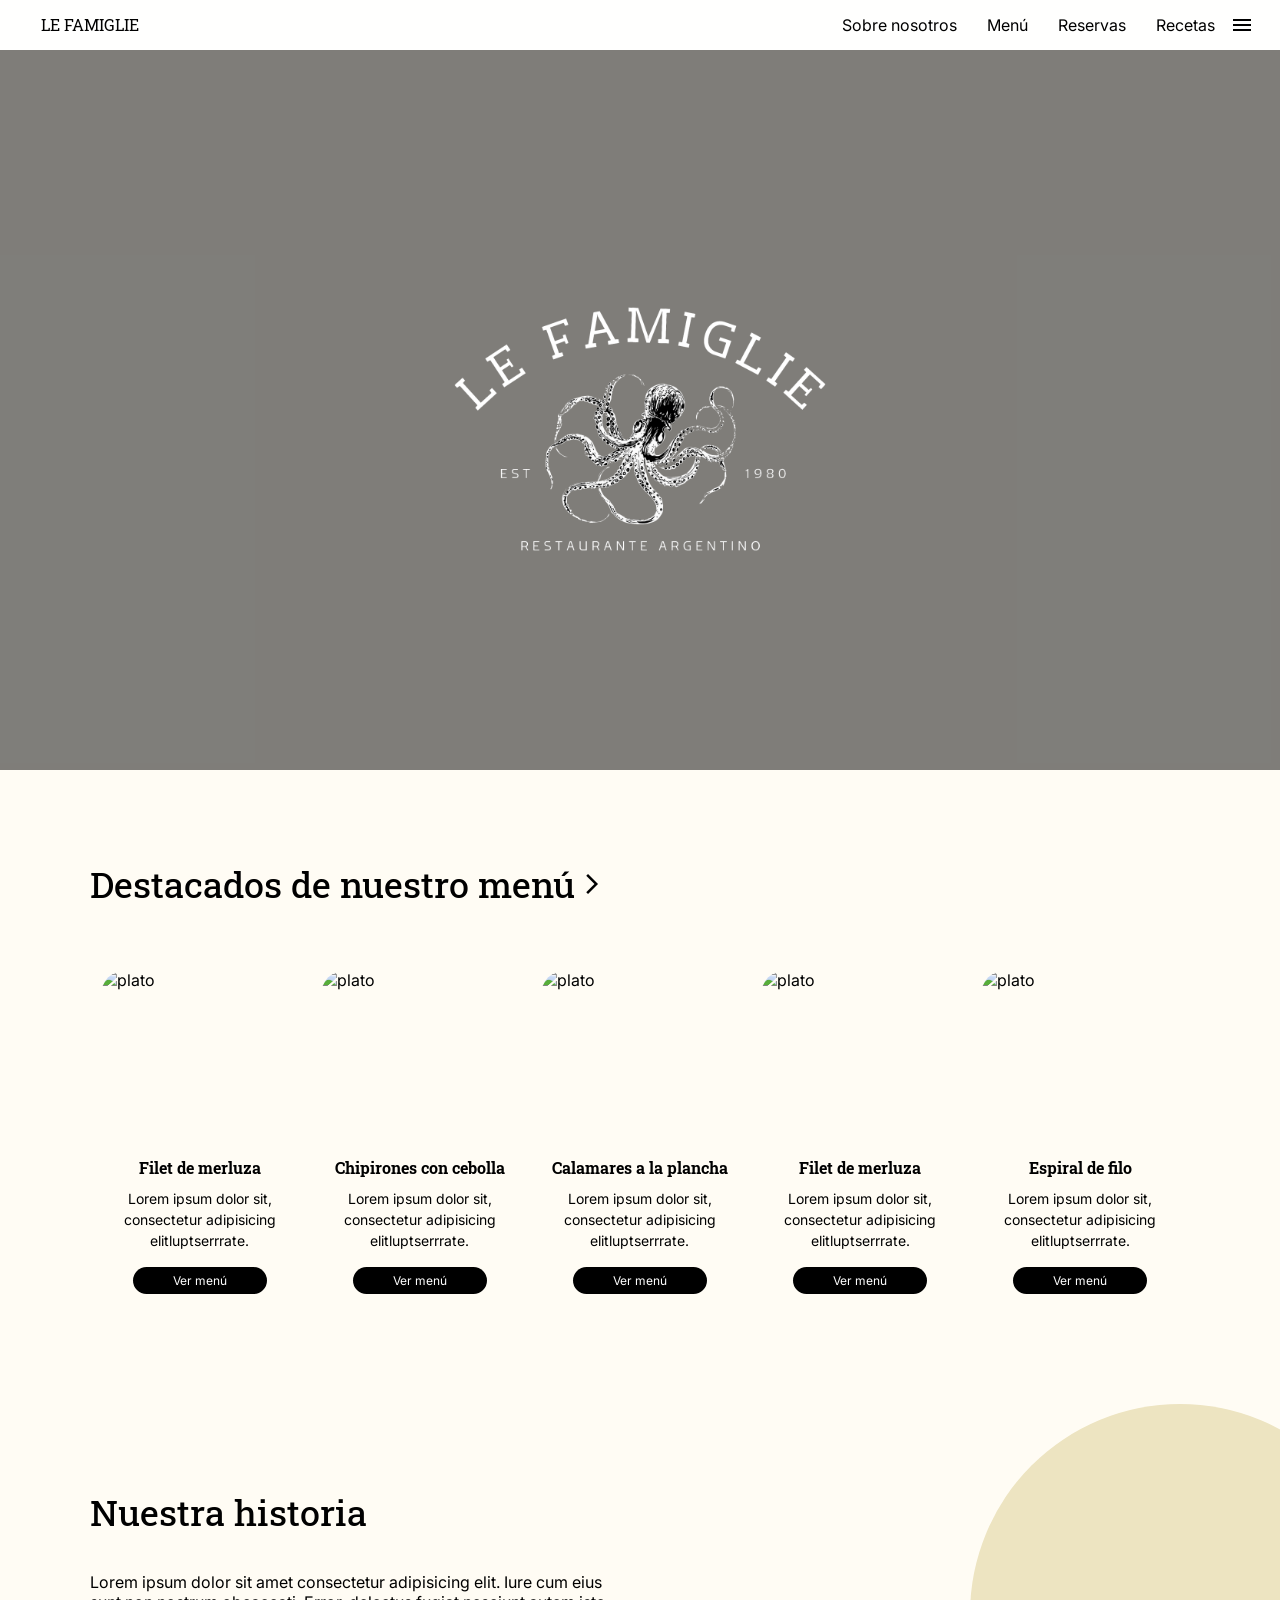
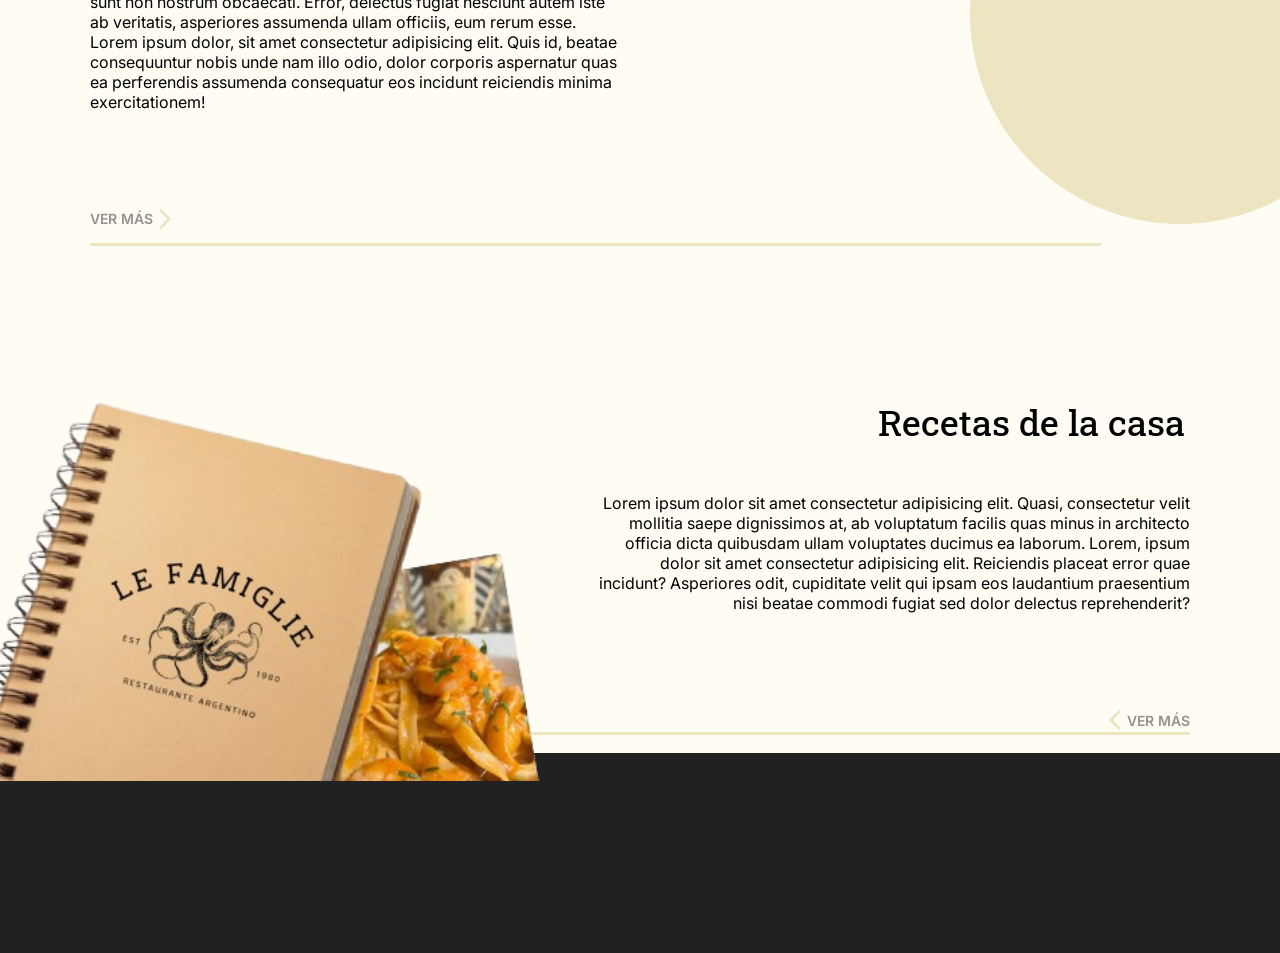
==== index.html @ b3d8f5a1 "feat: adding menu" ====
<!DOCTYPE html>
<html lang="en">
<head>
    <meta charset="UTF-8">
    <meta name="viewport" content="width=device-width, initial-scale=1.0">
    <title>Le Famiglie</title>
    <link rel="stylesheet" href="styles.css">
    <link rel="stylesheet" href="https://fonts.googleapis.com/css2?family=Material+Symbols+Outlined" />
    <link rel="preconnect" href="https://fonts.gstatic.com" crossorigin>
    <link href="https://fonts.googleapis.com/css2?family=Inter:ital,opsz,wght@0,14..32,100..900;1,14..32,100..900&family=Noto+Serif:ital,wght@0,100..900;1,100..900&family=Roboto+Slab:wght@100..900&display=swap" rel="stylesheet"></head>
    <link rel="stylesheet" href="https://cdn.jsdelivr.net/npm/swiper@12/swiper-bundle.min.css">
<body>
    <nav>
        <a class="nav-logo" href="index.html">LE FAMIGLIE</a>
        <ul>
            <li><a href="#nos">Sobre nosotros</a></li>
            <li><a href="menu.html">Menú</a></li>
            <li><a href="reservas.html">Reservas</a></li>
            <li><a href="#recetas">Recetas</a></li>
            <span class="material-symbols-outlined"> menu</span>        </ul>
    </nav>
    <section class="hero">
        <img src="img/logoWhite.png" alt="logoWhite">
    </section>
    <section class="destacados">
        <div class="section-head">
            <h2>Destacados de nuestro menú</h2>
            <span class="material-symbols-outlined">arrow_forward_ios</span>
        </div>
        <div class="section-content">
            <div class="desCard">
                <img src="https://acdn-us.mitiendanube.com/stores/001/215/401/products/merluza-romana-11-0bf8c635deedc0b95c16896169511819-1024-1024.webp" alt="plato">
                <div class="desCard-info">
                    <h3>Filet de merluza</h3>
                    <p>Lorem ipsum dolor sit, consectetur adipisicing elitluptserrrate.</p>
                    <a href="menu.html" class="text-white">Ver menú</a>
                </div>
            </div>
            <div class="desCard">
                <img src="https://content-cocina.lecturas.com/medio/2026/05/07/chipirones-con-cebolla_00000000_260507161638_360x360.webp" alt="plato">
                <div class="desCard-info">
                    <h3>Chipirones con cebolla</h3>
                    <p>Lorem ipsum dolor sit, consectetur adipisicing elitluptserrrate.</p>
                    <a href="menu.html" class="text-white">Ver menú</a>
                </div>
            </div>
            <div class="desCard">
                <img src="https://encrypted-tbn0.gstatic.com/images?q=tbn:ANd9GcQiUfF3xgrmVVFNbax4SZvP2ycQnLxLKd7FqA&s" alt="plato">
                <div class="desCard-info">
                    <h3>Calamares a la plancha</h3>
                    <p>Lorem ipsum dolor sit, consectetur adipisicing elitluptserrrate.</p>
                    <a href="menu.html" class="text-white">Ver menú</a>
                </div>
            </div>
            <div class="desCard">
                <img src="https://acdn-us.mitiendanube.com/stores/001/215/401/products/merluza-romana-11-0bf8c635deedc0b95c16896169511819-1024-1024.webp" alt="plato">
                <div class="desCard-info">
                    <h3>Filet de merluza</h3>
                    <p>Lorem ipsum dolor sit, consectetur adipisicing elitluptserrrate.</p>
                    <a href="menu.html" class="text-white">Ver menú</a>
                </div>
            </div>
            <div class="desCard">
                <img src="https://content-cocina.lecturas.com/medio/2026/05/11/pappardelle-a-la-amatriciana_00000000_260511114920_360x360.webp" alt="plato">
                <div class="desCard-info">
                    <h3>Pappardelle  amatriciana</h3>
                    <p>Lorem ipsum dolor sit, consectetur adipisicing elitluptserrrate.</p>
                    <a href="menu.html" class="text-white">Ver menú</a>
                </div>
            </div>
            <div class="desCard">
                <img src="https://content-cocina.lecturas.com/medio/2026/04/23/espiral-de-filo-con-pollo-y-queso-feta_00000000_260506163010_900x900.webp" alt="plato">
                <div class="desCard-info">
                    <h3>Espiral de filo</h3>
                    <p>Lorem ipsum dolor sit, consectetur adipisicing elitluptserrrate.</p>
                    <a href="menu.html" class="text-white">Ver menú</a>
                </div>
            </div>
            </div>
    </section>
    <section class="historia" id="nos">
        <div class="historiaContainer">
            <h2>Nuestra historia</h2>
            <p>Lorem ipsum dolor sit amet consectetur adipisicing elit. Iure cum eius sunt non nostrum obcaecati. Error, delectus fugiat nesciunt autem iste ab veritatis, asperiores assumenda ullam officiis, eum rerum esse. Lorem ipsum dolor, sit amet consectetur adipisicing elit. Quis id, beatae consequuntur nobis unde nam illo odio, dolor corporis aspernatur quas ea perferendis assumenda consequatur eos incidunt reiciendis minima exercitationem!</p>
            <div class="verMas">
                <a href="">VER MÁS</a>
                <span class="material-symbols-outlined" >arrow_forward_ios</span>

            </div>  
        </div>
        <div class="historiaImg">
            <div class="shadowImg"></div>
            <img src="https://www.escapadarural.com/blog/wp-content/uploads/2023/10/21_PueblosMedievales_Siguenza_dudlajzov_AdobeStock_586011157_WP11.webp" alt="familia">
        </div>
          
    </section>
    <section class="recetas">
        <img src="img/cuaderno.png" alt="Recetas" class="recetasImg">
        <div class="contRecetas">
            <div class="section-head-right">
                <h2>Recetas de la casa</h2>
            </div>
            <p>Lorem ipsum dolor sit amet consectetur adipisicing elit. Quasi, consectetur velit mollitia saepe dignissimos at, ab voluptatum facilis quas minus in architecto officia dicta quibusdam ullam voluptates ducimus ea laborum. Lorem, ipsum dolor sit amet consectetur adipisicing elit. Reiciendis placeat error quae incidunt? Asperiores odit, cupiditate velit qui ipsam eos laudantium praesentium nisi beatae commodi fugiat sed dolor delectus reprehenderit?</p>
            <div class="verMasR">
                <span class="material-symbols-outlined" style="rotate: 180deg;">arrow_forward_ios</span>
                <a href="">VER MÁS</a>
            </div>
        </div>
    </section>
    <footer style="height: 200px; background-color: #212121;">
    </footer>
    <script src="https://cdn.jsdelivr.net/npm/swiper@12/swiper-bundle.min.js"></script>
    <script src="script.js"></script>
</body>
</html>
---- styles.css ----
*{
    margin: 0;
    padding: 0;
    box-sizing: border-box;
    font-family: "Inter", sans-serif;
    scroll-behavior: smooth;
}


body{
        overflow-x: hidden;
        background-color: #FFFCF4 !important;
}

nav{ display: flex; justify-content: space-between; align-items: center; padding: 1% 2%; position: fixed; background-color: rgba(255, 255, 255, 0.878); top: 0; width: 100%; z-index: 1000; top: 0; left: 0; width: 100%; z-index: 1000; background-color: rgba(255, 255, 255, 0.842); } .nav-logo{ font-size: 16px; color: black; text-decoration: none; font-family: "Roboto Slab", serif; } nav ul{ display: flex; list-style: none; align-items: center; } a{ text-decoration: none; color: black; margin: 0 15px; font-size: 16px; }
/*HERO*/

.hero{
    background-image: url(https://www.pagina12.com.ar/resizer/v2/JH345DSOU5HZTFO4SBKETSCFTI.jpg?quality=75&auth=beb9df7577478a310d022bc255f0e8b91947cfbc6380f897b2ce31cba0087130&width=980);
    background-repeat: no-repeat;
    background-size: cover;
    height: 80vh;
    display: flex;
    justify-content: center;
    align-items: center;
    z-index:1;
    position: relative;
    margin-top: 50px;
}

.hero::before{
    content: "";
    position: absolute;
    width: 100%;
    height: 100%;
    background-color: rgba(0,0,0,0.5);
    z-index:-1;
}

.hero img{
    width:30%;
    margin-top: 3%;
}

/*DESTACADOS*/
.destacados{
    padding: 7% 0;
    
}

.section-content{
    display: flex;
    justify-content: center;
}
.section-head{
    display: flex;
    align-items: center;
    width: 100%;
    margin-bottom: 4%;
    padding-left: 7%;
}

h2{
    font-size: 36px;
    font-family: "Roboto Slab";
    margin-right: 5px;
    font-weight: 450;
}

.section-content{
    padding-left: 7%;
    padding-right: 7%;
    display: flex;
    justify-content: space-between;

}

.desCard{
    width: 23%;
    height: 350px;
    display: flex;
    flex-direction: column;
    justify-self: center;
    padding: 1%;
}


.desCard-head{
    display: flex;
    justify-content: space-between;
    align-items: center;
    margin-bottom: 3%;
}


.desCard-info{
    padding: 5%;
    font-size: 14px;
    text-align: center;

}

.desCard img{
    width: 100%;
    height: 200px;
    object-fit: cover;
    border-radius: 25px;
    background-size: cover;
}

.desCard-info h3{
    font-family: "Roboto Slab", serif;

}

.desCard-info p{
    line-height: 1.5;
    margin-top: 10px;
    margin-bottom: 20px;

}

.desCard-info a{
    background-color: black;
    color: white;
    padding: 6px 40px;
    border-radius: 25px;
    text-decoration: none;
    font-size: 12px;

}


@media (max-width: 1380px) {
    .desCard:nth-child(5){
    display: none;
    }
}

/*NUESTRA HISTORIA*/
.historia{
    padding: 7%;
    display: flex;
}

.historia p{
    width: 45%;
    margin: 3% 0 ;
}

.verMas{
    display: flex;
    align-items: center;
    margin-top: 8%;
    border-bottom: 3px solid #EDE4C1;
    padding-bottom: 1%;
    margin-right: 15%;
    font-weight: 600;
    color: #0000006b;

    span{
        color: #EDE4C1;
        font-weight: 500;

    }
}

.verMas a{
    font-size: 14px;
    color: #0000006b;

}

.historia a{
    margin: 0px;
}

.historiaImg{
    display: flex;
    justify-content: end;
    width: 100%;
    height: 420px;
    position: relative;
}

.historia img{
    width: 420px;
    border-radius: 50%;
    position: relative;
    
}

.historiaContainer{
    position: absolute;
}

.shadowImg{
    position: absolute;
    width: 420px;
    height: 420px;
    background-color: #EDE4C1;
    border-radius: 50%;
    left: 80%;
    top: 50%;
    transform: translateY(-70%);
}

/*RECETAS*/

.recetas{
    display: flex;
    width: 100%;
}
.contRecetas{
    display: flex;
    flex-direction: column;
    justify-content: end;
    text-align: right;
    width: 100%;
    padding-right: 7% ;
    margin-bottom: 18px;
    position: relative;

}

.contRecetas p{
    padding-left: 50%;
}
.section-head-right{
        margin-bottom: 4%;
}
.verMasR{
    display: flex;
    align-items: center;
    justify-content: end;
    margin-top: 8%;
    border-bottom: 3px solid #EDE4C1;

    font-weight: 600;
    color: #0000006b;
    width: 100%;
    position: relative;

    a{
        font-size: 14px;
        margin: 0;
        color: #0000006b;

    }

    span{
        color: #EDE4C1;
        font-weight: 500;

    }
}

.recetasImg{
    width: 550px;
    position: absolute;
    z-index: 1000;
}


form{
    display: flex;
    justify-content: center;
    width: 80%;
    padding-top: 2%;
}

.form-column{
    display: flex;
    flex-direction: column;
    justify-content: center;
    width: 50%;
    margin-right: 1%;
}

.second-inputs{
    display: flex;
    justify-content: space-between;
    width: 100%;
}

input, select{
    border-radius: 10px;
    padding: 2%;
    margin: 1%;
    border: 1px solid #EDE4C1;
}

input[type="number"]{
    width: 64%;
}

.btn{
    color: white;
    background-color: #2C2C2C;
    border: none;
        padding: 3%;
}


.note{
    border: 1px solid #EDE4C1;
    background-color: #fff;
    width: 35%;
    border-radius: 10px;
    padding: 3%;
    height: 200px;
    margin-top: 1%;
}

.note p{
        margin-bottom: 20px;
        font-size: 14px;
        height: 80%;
}

.note label{
    padding-top: 80px;
    font-size: 14px;

}


@media (max-width: 768px) {
    nav{
        padding: 2% 3%;
    }

    .nav-logo{
        font-size: 14px;
    }

    nav ul{
        gap: 10px;
    }

    a{
        margin: 0 10px;
        font-size: 14px;
    }

    .hero{
        height: 60vh;
    }

    .hero img{
        width: 40%;
    }

    .destacados{
        padding: 5%;
    }

    h2{
        font-size: 28px;
    }

    .section-content{
        flex-wrap: wrap;
        justify-content: space-between;
    }

    .desCard{
        width: 48%;
        height: 300px;
        margin-bottom: 5%;
    }

    .historia{
        flex-direction: column;
    }

    .historiaContainer{
        width: 100%;
        padding-right: 10%;
    }

    .historia p{
        width: 100%;
    }

    .historiaImg{
        width: 100%;
        height: 300px;
        justify-content: center;
        margin-top: 50%;
    }

    .historia img{
        width: 50%;
    }

    .shadowImg{
        display: none;
    }
}

/* RESPONSIVE MOBILE */
@media (max-width: 393px) {
    body{
        overflow-x: hidden;
    }

    nav{
        padding-top: 3%;
        padding-bottom: 3%;
        padding-left: 4%;
        padding-right: 0;
        display: flex;
    }

    .nav-logo{
        font-size: 12px;
        width: 100%;
        margin-bottom: 10px;
    }

    nav ul{
        width: 100%;

    }

    nav ul li:nth-child(4)
    {
        display: none;
    }

    nav ul li:first-child{
        display: none;
    }

    .material-symbols-outlined{
        display: block;
    }

    a{
        margin: 0 5px;
        font-size: 12px;
    }

    .hero{
        height: 80vh;
    }

    .hero img{
        width: 70%;
    }

    .destacados{
        padding: 4%;
    }

    h2{
        font-size: 22px;
    }

    .section-head{
        margin-bottom: 6%;
    }

    .section-content{
        flex-direction: column;
        gap: 20px;
    }

    .desCard{
        width: 100%;
        height: 280px;
    }

    .desCard-info{
        padding: 6%;
        font-size: 12px;
    }

    .desCard-head h3{
        font-size: 14px;
    }

    .historia{
        flex-direction: column;
        padding: 4%;
    }

    .historiaContainer{
        width: 100%;
    }

    .historia p{
        width: 100%;
        font-size: 14px;
    }

    .verMas{
        margin-right: 0;
    }

    .verMas a{
        font-size: 12px;
    }

    .historiaImg{
        width: 100%;
        justify-content: center;
        margin-top: 75%;
    }

    .historia img{
        width: 70%;
        height: 85%;
    }

    .shadowImg{
        width: 55%;
        height: 80%;
        display: none;
    }

    .recetas{
        flex-direction: column-reverse;
    }

    .recetasImg{
        width: 100%;
    }

    .contRecetas{
        width: 100%;

        p, a{
            font-size: 14px;
        }
        
    }
    
    .verMasR{
        margin-left: 0;
    }
}

/*RESERVAS*/

form{
    display: flex;
    justify-content: center;
    width: 80%;
}

.form-column{
    display: flex;
    flex-direction: column;
    justify-content: center;
    width: 50%;
}

.second-inputs{
    display: flex;
    justify-content: space-between;
    width: 100%;
}

input, select{
    border-radius: 10px;
    padding: 2%;
    margin: 1%;
    border: 1px solid #EDE4C1;
}

input[type="number"]{
    width: 64%;
}

.btn{
    color: white;
    background-color: #2C2C2C;
    border: none;
        padding: 3%;
}


.note{
    border: 1px solid #EDE4C1;
    background-color: #fff;
    width: 35%;
    border-radius: 10px;
    padding: 3%;

}

.note p{
        margin-bottom: 20px;

}

.note label{
    padding-top: 80px;
}

.bigDiv{
    display: flex;
    justify-content: center;
    
    width: 100%;
}

.resh1{
    text-align: center;
    margin-top: 5%;
    font-size: 36px;
    font-family: "Roboto Slab";
    font-weight: 450;
}

/* MENU */

.banner{
    margin-top: 7%;
    padding: 3%;
    background-image: url('https://encrypted-tbn0.gstatic.com/images?q=tbn:ANd9GcQl87Ond3BiTEXuR1LBkLFrQCPVk5oRPgdv_wazQngr3_mQ2Nbq');
    background-size: cover;
    background-repeat: no-repeat;
}

.cat{
    background-color: #ffffff;
    span{
        font-size: 48px;
        margin-top: 15px;
        color: #dad0ac;
    }
    p{
        color: #dad0ac;
    }
    border: 1px solid #EDE4C1;
}

.desMenu{
    padding:  0;
}
.carta{
    padding-top: 10%;
    padding-bottom:3%;
}

.menuCard{
    width: 195px !important;
    border: 1px solid #EDE4C1
}

.menuCard img{
    width: 100%;
    height: 120px;
    object-fit: cover;
}

.menuCard p{
    font-size: 12px;
    margin: 5px 0;
}

.menuCard h6{
    margin:0;
}
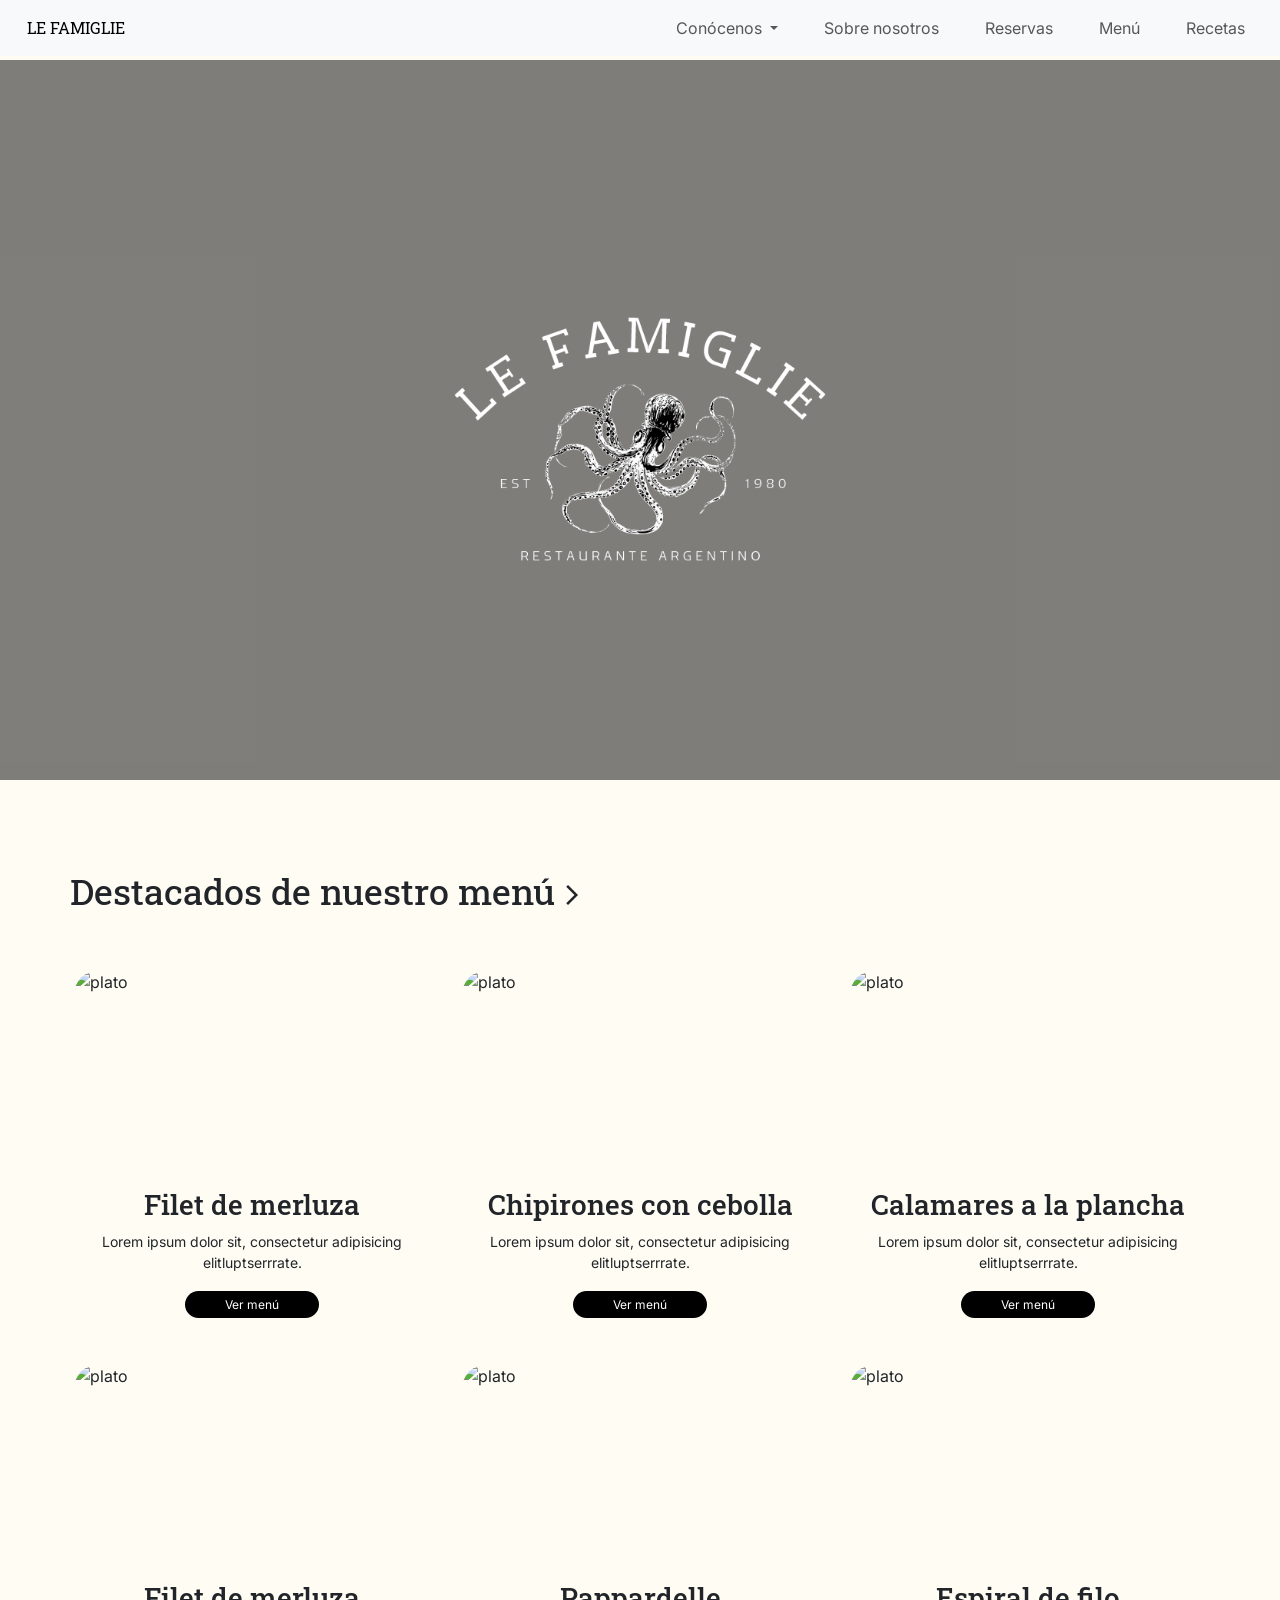
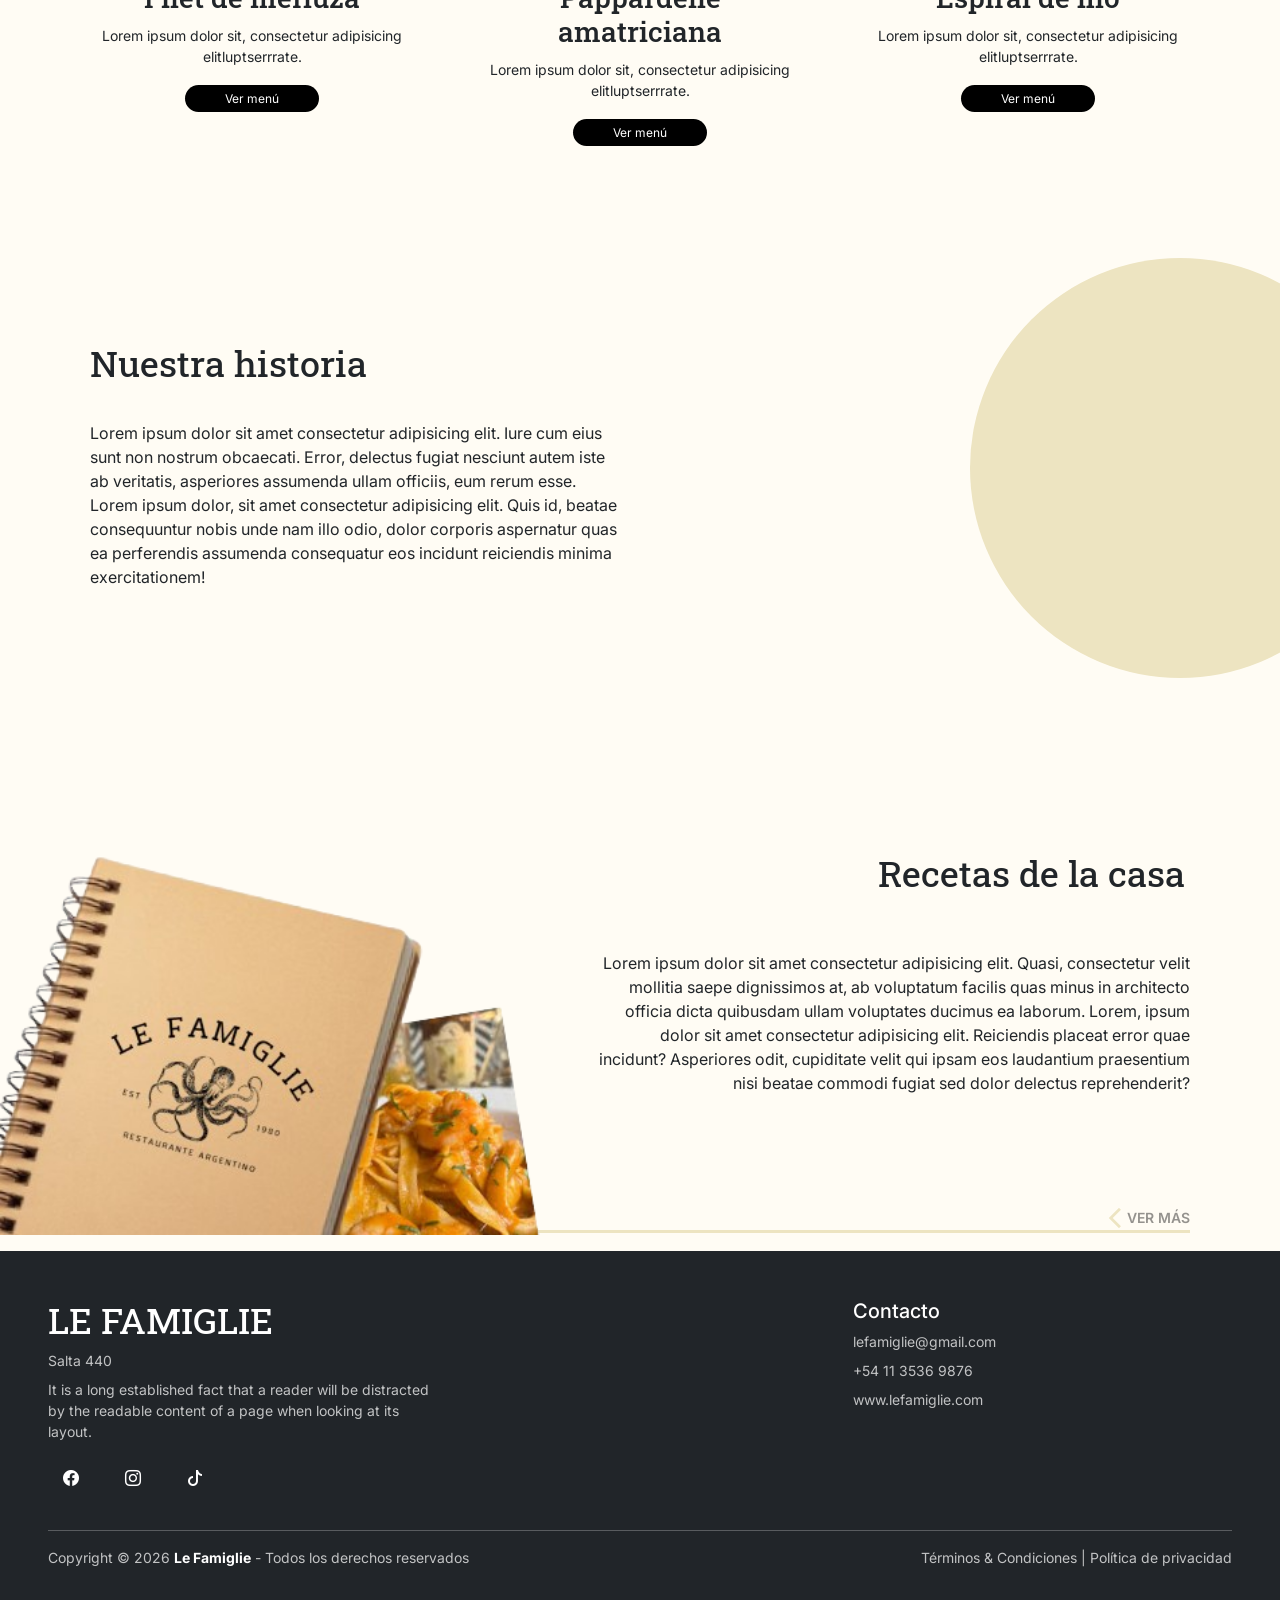
==== commit a33f2611: "feat:  recetas and responsive nav" ====
--- a/index.html
+++ b/index.html
@@ -1,98 +1,185 @@
 <!DOCTYPE html>
 <html lang="en">
+
 <head>
     <meta charset="UTF-8">
     <meta name="viewport" content="width=device-width, initial-scale=1.0">
     <title>Le Famiglie</title>
+    <link href="https://cdn.jsdelivr.net/npm/bootstrap@5.3.8/dist/css/bootstrap.min.css" rel="stylesheet"
+        integrity="sha384-sRIl4kxILFvY47J16cr9ZwB07vP4J8+LH7qKQnuqkuIAvNWLzeN8tE5YBujZqJLB" crossorigin="anonymous">
+
     <link rel="stylesheet" href="styles.css">
     <link rel="stylesheet" href="https://fonts.googleapis.com/css2?family=Material+Symbols+Outlined" />
     <link rel="preconnect" href="https://fonts.gstatic.com" crossorigin>
-    <link href="https://fonts.googleapis.com/css2?family=Inter:ital,opsz,wght@0,14..32,100..900;1,14..32,100..900&family=Noto+Serif:ital,wght@0,100..900;1,100..900&family=Roboto+Slab:wght@100..900&display=swap" rel="stylesheet"></head>
+    <link
+        href="https://fonts.googleapis.com/css2?family=Inter:ital,opsz,wght@0,14..32,100..900;1,14..32,100..900&family=Noto+Serif:ital,wght@0,100..900;1,100..900&family=Roboto+Slab:wght@100..900&display=swap"
+        rel="stylesheet">
     <link rel="stylesheet" href="https://cdn.jsdelivr.net/npm/swiper@12/swiper-bundle.min.css">
+    <link rel="stylesheet" href="https://cdn.jsdelivr.net/npm/bootstrap-icons@1.11.3/font/bootstrap-icons.min.css">
+</head>
+
 <body>
-    <nav>
-        <a class="nav-logo" href="index.html">LE FAMIGLIE</a>
-        <ul>
-            <li><a href="#nos">Sobre nosotros</a></li>
-            <li><a href="menu.html">Menú</a></li>
-            <li><a href="reservas.html">Reservas</a></li>
-            <li><a href="#recetas">Recetas</a></li>
-            <span class="material-symbols-outlined"> menu</span>        </ul>
+    <nav class="navbar navbar-expand-lg bg-body-tertiary">
+        <div class="container-fluid justify-content-between">
+            <a class="navbar-brand nav-logo" href="index.html">LE FAMIGLIE</a>
+            <button class="navbar-toggler" type="button" data-bs-toggle="collapse" data-bs-target="#navbarNavDropdown"
+                aria-controls="navbarNavDropdown" aria-expanded="false" aria-label="Toggle navigation">
+                <span class="navbar-toggler-icon"></span>
+            </button>
+            <div class="collapse navbar-collapse justify-content-end" id="navbarNavDropdown">
+                <ul class="navbar-nav">
+                    <li class="nav-item dropdown">
+                        <a class="nav-link dropdown-toggle" href="#" role="button" data-bs-toggle="dropdown"
+                            aria-expanded="false">
+                            Conócenos
+                        </a>
+                        <ul class="dropdown-menu">
+                            <li>
+                                <h6 class="ms-4 pt-2">Ubicación</h6>
+                            </li>
+                            <li class="ms-4">
+                                <div class="mapouter">
+                                    <div class="gmap_canvas">
+                                        <iframe width="200px" height="80px" style="border:0;" allowfullscreen=""
+                                            loading="lazy" referrerpolicy="no-referrer-when-downgrade"
+                                            src="https://www.google.com/maps/embed/v1/place?q=Salta%20440&key=AIzaSyBFw0Qbyq9zTFTd-tUY6dZWTgaQzuU17R8"></iframe>
+                                    </div>
+                                    
+                                </div>
+                            </li>
+                            <li><a class="dropdown-header">Salta 440</a></li>
+                            <li>
+                                <h6 class="ms-4 pt-3">Contacto</h6>
+                            </li>
+                            <li><a class="dropdown-header">lefamiglie@gmail.com</a></li>
+                            <li><a class="dropdown-header">@lefamiglie_ok</a></li>
+                            <li><a class="dropdown-header">+54 11 3536 9876</a></li>
+                        </ul>
+                    </li>
+                    <li class="nav-item">
+                        <a class="nav-link " aria-current="page" href="#nos">Sobre nosotros</a>
+                    </li>
+                    
+                    <li class="nav-item">
+                        <a class="nav-link" href="reservas.html">Reservas</a>
+                    </li>
+
+                    <li class="nav-item">
+                        <a class="nav-link" href="menu.html">Menú</a>
+                    </li>
+                    
+                    
+                    <li class="nav-item">
+                        <a class="nav-link" href="recetas.html">Recetas</a>
+                    </li>
+                    
+                </ul>
+            </div>
+        </div>
     </nav>
+
     <section class="hero">
         <img src="img/logoWhite.png" alt="logoWhite">
     </section>
-    <section class="destacados">
-        <div class="section-head">
+    <section class="destacados container">
+        <div class="section-head p-0">
             <h2>Destacados de nuestro menú</h2>
             <span class="material-symbols-outlined">arrow_forward_ios</span>
         </div>
-        <div class="section-content">
-            <div class="desCard">
-                <img src="https://acdn-us.mitiendanube.com/stores/001/215/401/products/merluza-romana-11-0bf8c635deedc0b95c16896169511819-1024-1024.webp" alt="plato">
-                <div class="desCard-info">
-                    <h3>Filet de merluza</h3>
-                    <p>Lorem ipsum dolor sit, consectetur adipisicing elitluptserrrate.</p>
-                    <a href="menu.html" class="text-white">Ver menú</a>
-                </div>
-            </div>
-            <div class="desCard">
-                <img src="https://content-cocina.lecturas.com/medio/2026/05/07/chipirones-con-cebolla_00000000_260507161638_360x360.webp" alt="plato">
-                <div class="desCard-info">
-                    <h3>Chipirones con cebolla</h3>
-                    <p>Lorem ipsum dolor sit, consectetur adipisicing elitluptserrrate.</p>
-                    <a href="menu.html" class="text-white">Ver menú</a>
-                </div>
-            </div>
-            <div class="desCard">
-                <img src="https://encrypted-tbn0.gstatic.com/images?q=tbn:ANd9GcQiUfF3xgrmVVFNbax4SZvP2ycQnLxLKd7FqA&s" alt="plato">
-                <div class="desCard-info">
-                    <h3>Calamares a la plancha</h3>
-                    <p>Lorem ipsum dolor sit, consectetur adipisicing elitluptserrrate.</p>
-                    <a href="menu.html" class="text-white">Ver menú</a>
-                </div>
-            </div>
-            <div class="desCard">
-                <img src="https://acdn-us.mitiendanube.com/stores/001/215/401/products/merluza-romana-11-0bf8c635deedc0b95c16896169511819-1024-1024.webp" alt="plato">
-                <div class="desCard-info">
-                    <h3>Filet de merluza</h3>
-                    <p>Lorem ipsum dolor sit, consectetur adipisicing elitluptserrrate.</p>
-                    <a href="menu.html" class="text-white">Ver menú</a>
-                </div>
-            </div>
-            <div class="desCard">
-                <img src="https://content-cocina.lecturas.com/medio/2026/05/11/pappardelle-a-la-amatriciana_00000000_260511114920_360x360.webp" alt="plato">
-                <div class="desCard-info">
-                    <h3>Pappardelle  amatriciana</h3>
-                    <p>Lorem ipsum dolor sit, consectetur adipisicing elitluptserrrate.</p>
-                    <a href="menu.html" class="text-white">Ver menú</a>
-                </div>
-            </div>
-            <div class="desCard">
-                <img src="https://content-cocina.lecturas.com/medio/2026/04/23/espiral-de-filo-con-pollo-y-queso-feta_00000000_260506163010_900x900.webp" alt="plato">
-                <div class="desCard-info">
-                    <h3>Espiral de filo</h3>
-                    <p>Lorem ipsum dolor sit, consectetur adipisicing elitluptserrrate.</p>
-                    <a href="menu.html" class="text-white">Ver menú</a>
-                </div>
-            </div>
-            </div>
+        <div class="section-content p-0">
+            <div class="row g-4">
+
+                <div class="col-12 col-sm-6 col-md-4 col-xxl-2">
+                    <div class="desCard h-100">
+                        <img src="https://acdn-us.mitiendanube.com/stores/001/215/401/products/merluza-romana-11-0bf8c635deedc0b95c16896169511819-1024-1024.webp"
+                            alt="plato" class="img-fluid">
+                        <div class="desCard-info">
+                            <h3>Filet de merluza</h3>
+                            <p>Lorem ipsum dolor sit, consectetur adipisicing elitluptserrrate.</p>
+                            <a href="menu.html" class="text-white">Ver menú</a>
+                        </div>
+                    </div>
+                </div>
+
+                <div class="col-12 col-sm-6 col-md-4 col-xxl-2">
+                    <div class="desCard h-100">
+                        <img src="https://content-cocina.lecturas.com/medio/2026/05/07/chipirones-con-cebolla_00000000_260507161638_360x360.webp"
+                            alt="plato" class="img-fluid">
+                        <div class="desCard-info">
+                            <h3>Chipirones con cebolla</h3>
+                            <p>Lorem ipsum dolor sit, consectetur adipisicing elitluptserrrate.</p>
+                            <a href="menu.html" class="text-white">Ver menú</a>
+                        </div>
+                    </div>
+                </div>
+
+                <div class="col-12 col-sm-6 col-md-4 col-xxl-2">
+                    <div class="desCard h-100">
+                        <img src="https://encrypted-tbn0.gstatic.com/images?q=tbn:ANd9GcQiUfF3xgrmVVFNbax4SZvP2ycQnLxLKd7FqA&s"
+                            alt="plato" class="img-fluid">
+                        <div class="desCard-info">
+                            <h3>Calamares a la plancha</h3>
+                            <p>Lorem ipsum dolor sit, consectetur adipisicing elitluptserrrate.</p>
+                            <a href="menu.html" class="text-white">Ver menú</a>
+                        </div>
+                    </div>
+                </div>
+
+                <div class="col-12 col-sm-6 col-md-4 col-xxl-2">
+                    <div class="desCard h-100">
+                        <img src="https://acdn-us.mitiendanube.com/stores/001/215/401/products/merluza-romana-11-0bf8c635deedc0b95c16896169511819-1024-1024.webp"
+                            alt="plato" class="img-fluid">
+                        <div class="desCard-info">
+                            <h3>Filet de merluza</h3>
+                            <p>Lorem ipsum dolor sit, consectetur adipisicing elitluptserrrate.</p>
+                            <a href="menu.html" class="text-white">Ver menú</a>
+                        </div>
+                    </div>
+                </div>
+
+                <div class="col-12 col-sm-6 col-md-4 col-xxl-2">
+                    <div class="desCard h-100">
+                        <img src="https://content-cocina.lecturas.com/medio/2026/05/11/pappardelle-a-la-amatriciana_00000000_260511114920_360x360.webp"
+                            alt="plato" class="img-fluid">
+                        <div class="desCard-info">
+                            <h3>Pappardelle amatriciana</h3>
+                            <p>Lorem ipsum dolor sit, consectetur adipisicing elitluptserrrate.</p>
+                            <a href="menu.html" class="text-white">Ver menú</a>
+                        </div>
+                    </div>
+                </div>
+
+                <div class="col-12 col-sm-6 col-md-4 col-xxl-2">
+                    <div class="desCard h-100">
+                        <img src="https://content-cocina.lecturas.com/medio/2026/04/23/espiral-de-filo-con-pollo-y-queso-feta_00000000_260506163010_900x900.webp"
+                            alt="plato" class="img-fluid">
+                        <div class="desCard-info">
+                            <h3>Espiral de filo</h3>
+                            <p>Lorem ipsum dolor sit, consectetur adipisicing elitluptserrrate.</p>
+                            <a href="menu.html" class="text-white">Ver menú</a>
+                        </div>
+                    </div>
+                </div>
+
+            </div>
+        </div>
     </section>
     <section class="historia" id="nos">
         <div class="historiaContainer">
             <h2>Nuestra historia</h2>
-            <p>Lorem ipsum dolor sit amet consectetur adipisicing elit. Iure cum eius sunt non nostrum obcaecati. Error, delectus fugiat nesciunt autem iste ab veritatis, asperiores assumenda ullam officiis, eum rerum esse. Lorem ipsum dolor, sit amet consectetur adipisicing elit. Quis id, beatae consequuntur nobis unde nam illo odio, dolor corporis aspernatur quas ea perferendis assumenda consequatur eos incidunt reiciendis minima exercitationem!</p>
-            <div class="verMas">
-                <a href="">VER MÁS</a>
-                <span class="material-symbols-outlined" >arrow_forward_ios</span>
-
-            </div>  
+            <p>Lorem ipsum dolor sit amet consectetur adipisicing elit. Iure cum eius sunt non nostrum obcaecati. Error,
+                delectus fugiat nesciunt autem iste ab veritatis, asperiores assumenda ullam officiis, eum rerum esse.
+                Lorem ipsum dolor, sit amet consectetur adipisicing elit. Quis id, beatae consequuntur nobis unde nam
+                illo odio, dolor corporis aspernatur quas ea perferendis assumenda consequatur eos incidunt reiciendis
+                minima exercitationem!</p>
+    
         </div>
         <div class="historiaImg">
             <div class="shadowImg"></div>
-            <img src="https://www.escapadarural.com/blog/wp-content/uploads/2023/10/21_PueblosMedievales_Siguenza_dudlajzov_AdobeStock_586011157_WP11.webp" alt="familia">
-        </div>
-          
+            <img src="https://www.escapadarural.com/blog/wp-content/uploads/2023/10/21_PueblosMedievales_Siguenza_dudlajzov_AdobeStock_586011157_WP11.webp"
+                alt="familia">
+        </div>
+
     </section>
     <section class="recetas">
         <img src="img/cuaderno.png" alt="Recetas" class="recetasImg">
@@ -100,16 +187,79 @@
             <div class="section-head-right">
                 <h2>Recetas de la casa</h2>
             </div>
-            <p>Lorem ipsum dolor sit amet consectetur adipisicing elit. Quasi, consectetur velit mollitia saepe dignissimos at, ab voluptatum facilis quas minus in architecto officia dicta quibusdam ullam voluptates ducimus ea laborum. Lorem, ipsum dolor sit amet consectetur adipisicing elit. Reiciendis placeat error quae incidunt? Asperiores odit, cupiditate velit qui ipsam eos laudantium praesentium nisi beatae commodi fugiat sed dolor delectus reprehenderit?</p>
+            <p>Lorem ipsum dolor sit amet consectetur adipisicing elit. Quasi, consectetur velit mollitia saepe
+                dignissimos at, ab voluptatum facilis quas minus in architecto officia dicta quibusdam ullam voluptates
+                ducimus ea laborum. Lorem, ipsum dolor sit amet consectetur adipisicing elit. Reiciendis placeat error
+                quae incidunt? Asperiores odit, cupiditate velit qui ipsam eos laudantium praesentium nisi beatae
+                commodi fugiat sed dolor delectus reprehenderit?</p>
             <div class="verMasR">
                 <span class="material-symbols-outlined" style="rotate: 180deg;">arrow_forward_ios</span>
-                <a href="">VER MÁS</a>
-            </div>
-        </div>
-    </section>
-    <footer style="height: 200px; background-color: #212121;">
+                <a href="recetas.html">VER MÁS</a>
+            </div>
+        </div>
+    </section>
+    <footer class="bg-dark text-white py-5">
+        <div class="container-fluid px-5">
+
+            <!-- Parte superior -->
+            <div class="row">
+
+                <!-- Información -->
+                <div class="col-lg-8">
+                    <h2>LE FAMIGLIE</h2>
+
+                    <p class="mb-2">Salta 440</p>
+
+                    <p class="w-50">
+                        It is a long established fact that a reader will be distracted by
+                        the readable content of a page when looking at its layout.
+                    </p>
+
+                    <div class="d-flex gap-3 mt-4">
+                        <a href="#"><i class="bi bi-facebook text-white"></i></a>
+                        <a href="#"><i class="bi bi-instagram text-white"></i></a>
+                        <a href="#"><i class="bi bi-tiktok text-white"></i></a>
+                    </div>
+                </div>
+
+                <!-- Contacto -->
+                <div class="col-lg-4 mt-4 mt-lg-0">
+                    <h5>Contacto</h5>
+
+                    <p class="mb-2">lefamiglie@gmail.com</p>
+                    <p class="mb-2">+54 11 3536 9876</p>
+                    <p>www.lefamiglie.com</p>
+                </div>
+
+            </div>
+
+            <!-- Línea -->
+            <div class="row mt-4">
+                <div class="col">
+                    <hr>
+                </div>
+            </div>
+
+            <!-- Parte inferior -->
+            <div class="row align-items-center">
+
+                <div class="col-md-6 text-center text-md-start">
+                    <p>Copyright © 2026 <strong class="text-white">Le Famiglie</strong> - Todos los derechos reservados
+                    </p>
+                </div>
+
+                <div class="col-md-6 text-center text-md-end mt-2 mt-md-0">
+                    <p>Términos & Condiciones | Política de privacidad</p>
+                </div>
+
+            </div>
+
+        </div>
     </footer>
     <script src="https://cdn.jsdelivr.net/npm/swiper@12/swiper-bundle.min.js"></script>
-    <script src="script.js"></script>
+    <script src="https://cdn.jsdelivr.net/npm/bootstrap@5.3.8/dist/js/bootstrap.bundle.min.js"
+        integrity="sha384-FKyoEForCGlyvwx9Hj09JcYn3nv7wiPVlz7YYwJrWVcXK/BmnVDxM+D2scQbITxI" crossorigin="anonymous">
+    </script>
 </body>
+
 </html>
--- a/styles.css
+++ b/styles.css
@@ -1,4 +1,4 @@
-*{
+* {
     margin: 0;
     padding: 0;
     box-sizing: border-box;
@@ -7,15 +7,59 @@
 }
 
 
-body{
-        overflow-x: hidden;
-        background-color: #FFFCF4 !important;
-}
-
-nav{ display: flex; justify-content: space-between; align-items: center; padding: 1% 2%; position: fixed; background-color: rgba(255, 255, 255, 0.878); top: 0; width: 100%; z-index: 1000; top: 0; left: 0; width: 100%; z-index: 1000; background-color: rgba(255, 255, 255, 0.842); } .nav-logo{ font-size: 16px; color: black; text-decoration: none; font-family: "Roboto Slab", serif; } nav ul{ display: flex; list-style: none; align-items: center; } a{ text-decoration: none; color: black; margin: 0 15px; font-size: 16px; }
+body {
+    overflow-x: hidden;
+    background-color: #FFFCF4 !important;
+}
+
+nav {
+    display: flex;
+    justify-content: space-between;
+    align-items: center;
+    padding: 1% 2%;
+    position: fixed !important;
+    background-color: rgba(255, 255, 255, 0.878) !important;
+    width: 100%;
+    top: 0;
+    left: 0;
+    width: 100%;
+    z-index: 9999 !important;
+}
+
+.nav-logo {
+    font-size: 16px;
+    color: black;
+    text-decoration: none;
+    font-family: "Roboto Slab", serif;
+}
+
+nav ul {
+    display: flex;
+    list-style: none;
+    align-items: center;
+}
+
+a {
+    text-decoration: none;
+    color: black;
+    margin: 0 15px;
+    font-size: 16px;
+}
+
+.navBoo {
+    align-items: center;
+
+    a {
+        text-decoration: none;
+        color: black;
+        margin: 0 15px;
+        font-size: 16px;
+    }
+}
+
 /*HERO*/
 
-.hero{
+.hero {
     background-image: url(https://www.pagina12.com.ar/resizer/v2/JH345DSOU5HZTFO4SBKETSCFTI.jpg?quality=75&auth=beb9df7577478a310d022bc255f0e8b91947cfbc6380f897b2ce31cba0087130&width=980);
     background-repeat: no-repeat;
     background-size: cover;
@@ -23,36 +67,37 @@
     display: flex;
     justify-content: center;
     align-items: center;
-    z-index:1;
-    position: relative;
-    margin-top: 50px;
-}
-
-.hero::before{
+    z-index: 1;
+    position: relative;
+    margin-top: 60px;
+}
+
+.hero::before {
     content: "";
     position: absolute;
     width: 100%;
     height: 100%;
-    background-color: rgba(0,0,0,0.5);
-    z-index:-1;
-}
-
-.hero img{
-    width:30%;
+    background-color: rgba(0, 0, 0, 0.5);
+    z-index: -1;
+}
+
+.hero img {
+    width: 30%;
     margin-top: 3%;
 }
 
 /*DESTACADOS*/
-.destacados{
+.destacados {
     padding: 7% 0;
-    
-}
-
-.section-content{
+
+}
+
+.section-content {
     display: flex;
     justify-content: center;
 }
-.section-head{
+
+.section-head {
     display: flex;
     align-items: center;
     width: 100%;
@@ -60,32 +105,32 @@
     padding-left: 7%;
 }
 
-h2{
+h2 {
     font-size: 36px;
     font-family: "Roboto Slab";
     margin-right: 5px;
     font-weight: 450;
 }
 
-.section-content{
+.section-content {
     padding-left: 7%;
     padding-right: 7%;
     display: flex;
-    justify-content: space-between;
-
-}
-
-.desCard{
-    width: 23%;
+
+}
+
+.desCard {
     height: 350px;
     display: flex;
     flex-direction: column;
     justify-self: center;
     padding: 1%;
-}
-
-
-.desCard-head{
+    width: 100%;
+    max-width: none;
+}
+
+
+.desCard-head {
     display: flex;
     justify-content: space-between;
     align-items: center;
@@ -93,14 +138,14 @@
 }
 
 
-.desCard-info{
+.desCard-info {
     padding: 5%;
     font-size: 14px;
     text-align: center;
 
 }
 
-.desCard img{
+.desCard img {
     width: 100%;
     height: 200px;
     object-fit: cover;
@@ -108,19 +153,19 @@
     background-size: cover;
 }
 
-.desCard-info h3{
+.desCard-info h3 {
     font-family: "Roboto Slab", serif;
 
 }
 
-.desCard-info p{
+.desCard-info p {
     line-height: 1.5;
     margin-top: 10px;
     margin-bottom: 20px;
 
 }
 
-.desCard-info a{
+.desCard-info a {
     background-color: black;
     color: white;
     padding: 6px 40px;
@@ -131,24 +176,19 @@
 }
 
 
-@media (max-width: 1380px) {
-    .desCard:nth-child(5){
-    display: none;
-    }
-}
 
 /*NUESTRA HISTORIA*/
-.historia{
+.historia {
     padding: 7%;
     display: flex;
 }
 
-.historia p{
+.historia p {
     width: 45%;
-    margin: 3% 0 ;
-}
-
-.verMas{
+    margin: 3% 0;
+}
+
+.verMas {
     display: flex;
     align-items: center;
     margin-top: 8%;
@@ -158,24 +198,24 @@
     font-weight: 600;
     color: #0000006b;
 
-    span{
+    span {
         color: #EDE4C1;
         font-weight: 500;
 
     }
 }
 
-.verMas a{
+.verMas a {
     font-size: 14px;
     color: #0000006b;
 
 }
 
-.historia a{
+.historia a {
     margin: 0px;
 }
 
-.historiaImg{
+.historiaImg {
     display: flex;
     justify-content: end;
     width: 100%;
@@ -183,18 +223,18 @@
     position: relative;
 }
 
-.historia img{
+.historia img {
     width: 420px;
     border-radius: 50%;
     position: relative;
-    
-}
-
-.historiaContainer{
+
+}
+
+.historiaContainer {
     position: absolute;
 }
 
-.shadowImg{
+.shadowImg {
     position: absolute;
     width: 420px;
     height: 420px;
@@ -207,29 +247,32 @@
 
 /*RECETAS*/
 
-.recetas{
-    display: flex;
-    width: 100%;
-}
-.contRecetas{
+.recetas {
+    display: flex;
+    width: 100%;
+}
+
+.contRecetas {
     display: flex;
     flex-direction: column;
     justify-content: end;
     text-align: right;
     width: 100%;
-    padding-right: 7% ;
+    padding-right: 7%;
     margin-bottom: 18px;
     position: relative;
 
 }
 
-.contRecetas p{
+.contRecetas p {
     padding-left: 50%;
 }
-.section-head-right{
-        margin-bottom: 4%;
-}
-.verMasR{
+
+.section-head-right {
+    margin-bottom: 4%;
+}
+
+.verMasR {
     display: flex;
     align-items: center;
     justify-content: end;
@@ -241,35 +284,35 @@
     width: 100%;
     position: relative;
 
-    a{
+    a {
         font-size: 14px;
         margin: 0;
         color: #0000006b;
 
     }
 
-    span{
+    span {
         color: #EDE4C1;
         font-weight: 500;
 
     }
 }
 
-.recetasImg{
+.recetasImg {
     width: 550px;
     position: absolute;
     z-index: 1000;
 }
 
 
-form{
+form {
     display: flex;
     justify-content: center;
     width: 80%;
     padding-top: 2%;
 }
 
-.form-column{
+.form-column {
     display: flex;
     flex-direction: column;
     justify-content: center;
@@ -277,32 +320,37 @@
     margin-right: 1%;
 }
 
-.second-inputs{
+.second-inputs {
     display: flex;
     justify-content: space-between;
     width: 100%;
 }
 
-input, select{
+input,
+select {
     border-radius: 10px;
     padding: 2%;
     margin: 1%;
     border: 1px solid #EDE4C1;
 }
 
-input[type="number"]{
+input[type="number"] {
     width: 64%;
 }
 
-.btn{
+.but {
     color: white;
     background-color: #2C2C2C;
     border: none;
-        padding: 3%;
-}
-
-
-.note{
+    padding: 3%;
+}
+
+
+.but:hover {
+    background-color: #2c2c2cda;
+}
+
+.note {
     border: 1px solid #EDE4C1;
     background-color: #fff;
     width: 35%;
@@ -312,100 +360,101 @@
     margin-top: 1%;
 }
 
-.note p{
-        margin-bottom: 20px;
+.note p {
+    margin-bottom: 20px;
+    font-size: 14px;
+    height: 80%;
+}
+
+.note label {
+    padding: 0px;
+    font-size: 14px;
+    width: 100%;
+
+}
+
+
+@media (max-width: 768px) {
+    nav {
+        padding: 2% 3%;
+    }
+
+    .nav-logo {
         font-size: 14px;
-        height: 80%;
-}
-
-.note label{
-    padding-top: 80px;
-    font-size: 14px;
-
-}
-
-
-@media (max-width: 768px) {
-    nav{
-        padding: 2% 3%;
-    }
-
-    .nav-logo{
-        font-size: 14px;
-    }
-
-    nav ul{
+    }
+
+    nav ul {
         gap: 10px;
     }
 
-    a{
+    a {
         margin: 0 10px;
         font-size: 14px;
     }
 
-    .hero{
+    .hero {
         height: 60vh;
     }
 
-    .hero img{
+    .hero img {
         width: 40%;
     }
 
-    .destacados{
+    .destacados {
         padding: 5%;
     }
 
-    h2{
+    h2 {
         font-size: 28px;
     }
 
-    .section-content{
+    .section-content {
         flex-wrap: wrap;
         justify-content: space-between;
     }
 
-    .desCard{
+    .desCard {
         width: 48%;
         height: 300px;
         margin-bottom: 5%;
     }
 
-    .historia{
+    .historia {
         flex-direction: column;
     }
 
-    .historiaContainer{
+    .historiaContainer {
         width: 100%;
         padding-right: 10%;
     }
 
-    .historia p{
-        width: 100%;
-    }
-
-    .historiaImg{
+    .historia p {
+        width: 100%;
+    }
+
+    .historiaImg {
         width: 100%;
         height: 300px;
         justify-content: center;
         margin-top: 50%;
     }
 
-    .historia img{
+    .historia img {
         width: 50%;
     }
 
-    .shadowImg{
+    .shadowImg {
         display: none;
     }
 }
 
 /* RESPONSIVE MOBILE */
 @media (max-width: 393px) {
-    body{
+    body {
         overflow-x: hidden;
     }
 
-    nav{
+    nav {
         padding-top: 3%;
         padding-bottom: 3%;
         padding-left: 4%;
@@ -413,176 +462,177 @@
         display: flex;
     }
 
-    .nav-logo{
+    .nav-logo {
         font-size: 12px;
         width: 100%;
         margin-bottom: 10px;
     }
 
-    nav ul{
-        width: 100%;
-
-    }
-
-    nav ul li:nth-child(4)
-    {
+    nav ul {
+        width: 100%;
+
+    }
+
+    nav ul li:nth-child(4) {
         display: none;
     }
 
-    nav ul li:first-child{
+    nav ul li:first-child {
         display: none;
     }
 
-    .material-symbols-outlined{
+    .material-symbols-outlined {
         display: block;
     }
 
-    a{
+    a {
         margin: 0 5px;
         font-size: 12px;
     }
 
-    .hero{
+    .hero {
         height: 80vh;
     }
 
-    .hero img{
+    .hero img {
         width: 70%;
     }
 
-    .destacados{
+    .destacados {
         padding: 4%;
     }
 
-    h2{
+    h2 {
         font-size: 22px;
     }
 
-    .section-head{
+    .section-head {
         margin-bottom: 6%;
     }
 
-    .section-content{
+    .section-content {
         flex-direction: column;
         gap: 20px;
     }
 
-    .desCard{
+    .desCard {
         width: 100%;
         height: 280px;
     }
 
-    .desCard-info{
+    .desCard-info {
         padding: 6%;
         font-size: 12px;
     }
 
-    .desCard-head h3{
+    .desCard-head h3 {
         font-size: 14px;
     }
 
-    .historia{
+    .historia {
         flex-direction: column;
         padding: 4%;
     }
 
-    .historiaContainer{
-        width: 100%;
-    }
-
-    .historia p{
+    .historiaContainer {
+        width: 100%;
+    }
+
+    .historia p {
         width: 100%;
         font-size: 14px;
     }
 
-    .verMas{
+    .verMas {
         margin-right: 0;
     }
 
-    .verMas a{
+    .verMas a {
         font-size: 12px;
     }
 
-    .historiaImg{
+    .historiaImg {
         width: 100%;
         justify-content: center;
         margin-top: 75%;
     }
 
-    .historia img{
+    .historia img {
         width: 70%;
         height: 85%;
     }
 
-    .shadowImg{
+    .shadowImg {
         width: 55%;
         height: 80%;
         display: none;
     }
 
-    .recetas{
+    .recetas {
         flex-direction: column-reverse;
     }
 
-    .recetasImg{
-        width: 100%;
-    }
-
-    .contRecetas{
-        width: 100%;
-
-        p, a{
+    .recetasImg {
+        width: 100%;
+    }
+
+    .contRecetas {
+        width: 100%;
+
+        p,
+        a {
             font-size: 14px;
         }
-        
-    }
-    
-    .verMasR{
+
+    }
+
+    .verMasR {
         margin-left: 0;
     }
 }
 
 /*RESERVAS*/
 
-form{
+form {
     display: flex;
     justify-content: center;
     width: 80%;
 }
 
-.form-column{
+.form-column {
     display: flex;
     flex-direction: column;
     justify-content: center;
     width: 50%;
 }
 
-.second-inputs{
+.second-inputs {
     display: flex;
     justify-content: space-between;
     width: 100%;
 }
 
-input, select{
+input,
+select {
     border-radius: 10px;
     padding: 2%;
     margin: 1%;
     border: 1px solid #EDE4C1;
 }
 
-input[type="number"]{
+input[type="number"] {
     width: 64%;
 }
 
-.btn{
+.btn {
     color: white;
     background-color: #2C2C2C;
     border: none;
-        padding: 3%;
-}
-
-
-.note{
+    padding: 3%;
+}
+
+
+.note {
     border: 1px solid #EDE4C1;
     background-color: #fff;
     width: 35%;
@@ -591,23 +641,23 @@
 
 }
 
-.note p{
-        margin-bottom: 20px;
-
-}
-
-.note label{
+.note p {
+    margin-bottom: 20px;
+
+}
+
+.note label {
     padding-top: 80px;
 }
 
-.bigDiv{
+.bigDiv {
     display: flex;
     justify-content: center;
-    
-    width: 100%;
-}
-
-.resh1{
+
+    width: 100%;
+}
+
+.resh1 {
     text-align: center;
     margin-top: 5%;
     font-size: 36px;
@@ -617,51 +667,207 @@
 
 /* MENU */
 
-.banner{
+.banner {
     margin-top: 7%;
     padding: 3%;
-    background-image: url('https://encrypted-tbn0.gstatic.com/images?q=tbn:ANd9GcQl87Ond3BiTEXuR1LBkLFrQCPVk5oRPgdv_wazQngr3_mQ2Nbq');
+    background-image: url('https://images.pexels.com/photos/34487028/pexels-photo-34487028.jpeg');
     background-size: cover;
     background-repeat: no-repeat;
-}
-
-.cat{
+    position: relative;
+    overflow: hidden;
+}
+
+.banner::before {
+    content: "";
+    position: absolute;
+    inset: 0;
+    background: linear-gradient(to right,
+            rgba(0, 0, 0, 0.26),
+            rgba(0, 0, 0, 0.7));
+}
+
+.banner * {
+    position: relative;
+    z-index: 2;
+}
+
+.cat {
     background-color: #ffffff;
-    span{
+
+    span {
         font-size: 48px;
         margin-top: 15px;
         color: #dad0ac;
     }
-    p{
+
+    p {
         color: #dad0ac;
     }
+
     border: 1px solid #EDE4C1;
 }
 
-.desMenu{
-    padding:  0;
-}
-.carta{
-    padding-top: 10%;
-    padding-bottom:3%;
-}
-
-.menuCard{
+.desMenu {
+    padding: 0;
+}
+
+.carta {
+    padding-top: 8%;
+    padding-bottom: 3%;
+}
+
+.menuCard {
     width: 195px !important;
-    border: 1px solid #EDE4C1
-}
-
-.menuCard img{
+    border: 1px solid #EDE4C1;
+}
+
+.menuCard img {
     width: 100%;
     height: 120px;
     object-fit: cover;
 }
 
-.menuCard p{
+.menuCard p {
     font-size: 12px;
     margin: 5px 0;
 }
 
-.menuCard h6{
-    margin:0;
+.menuCard h6 {
+    margin: 0;
+}
+
+.guar {
+    background-color: white;
+    border: 1px solid #EDE4C1;
+    overflow: hidden;
+    position: relative;
+}
+
+.guar p {
+    font-size: 12px;
+    width: 100%;
+}
+
+.guar img {
+    width: 75%;
+    position: absolute;
+    right: -80px;
+    /* la empuja afuera */
+    bottom: -90px;
+}
+
+/* RECETAS */
+
+.recMedia {
+    position: relative;
+
+}
+
+.recMedia img {
+    width: 100%;
+    object-fit: cover;
+    border-radius: 25px;
+    display: block;
+}
+
+.tiempo {
+    position: absolute;
+    bottom: -20px;
+    /* sobresale de la imagen */
+    left: 470px;
+    width: 115px;
+    height: 115px;
+    background: #18191d;
+    color: white;
+    border-radius: 30px;
+
+    display: flex;
+    flex-direction: column;
+    justify-content: center;
+    align-items: center;
+
+    z-index: 2;
+}
+
+.num {
+    font-size: 38px;
+    font-weight: 700;
+    line-height: 1;
+}
+
+.min {
+    font-size: 14px;
+}
+
+.tiempo p {
+    margin: 0;
+    text-align: center;
+    font-size: 12px;
+    line-height: 1.2;
+}
+
+.verReceta {
+    width: 100%;
+}
+
+.rece p,
+.pill {
+    font-size: 14px;
+}
+
+.pill {
+    border: 1px solid #EDE4C1;
+    color: #cfc496;
+}
+
+.rece h5 {
+    font-family: "Roboto Slab", serif;
+}
+
+footer p {
+    font-size: 14px;
+    color: #ffffffb9;
+}
+
+/* MAPA */
+.mapouter {
+    position: relative;
+    text-align: right;
+     width: 220px;
+     height:150px;
+}
+
+.gmap_canvas iframe{
+    width: 100%;
+    height: 100%;
+    border: 0;
+}
+
+.gmap_canvas {
+    overflow:hidden;
+    background:none!important;
+    width:270px;
+    height:150px;
+}
+
+.gmap_canvas iframe {
+    width: 100%;
+    height: 100%;
+}
+
+.mapouter a {
+    display: block;
+    font-size: 0.85em;
+    text-align: center;
+    padding: 5px 0;
+    color: #6c757d;
+    text-decoration: none;
+}
+
+.gme-generated-link {
+    display: none !important;
+}
+
+.dropdown-menu{
+    min-width: 320px !important;
 }
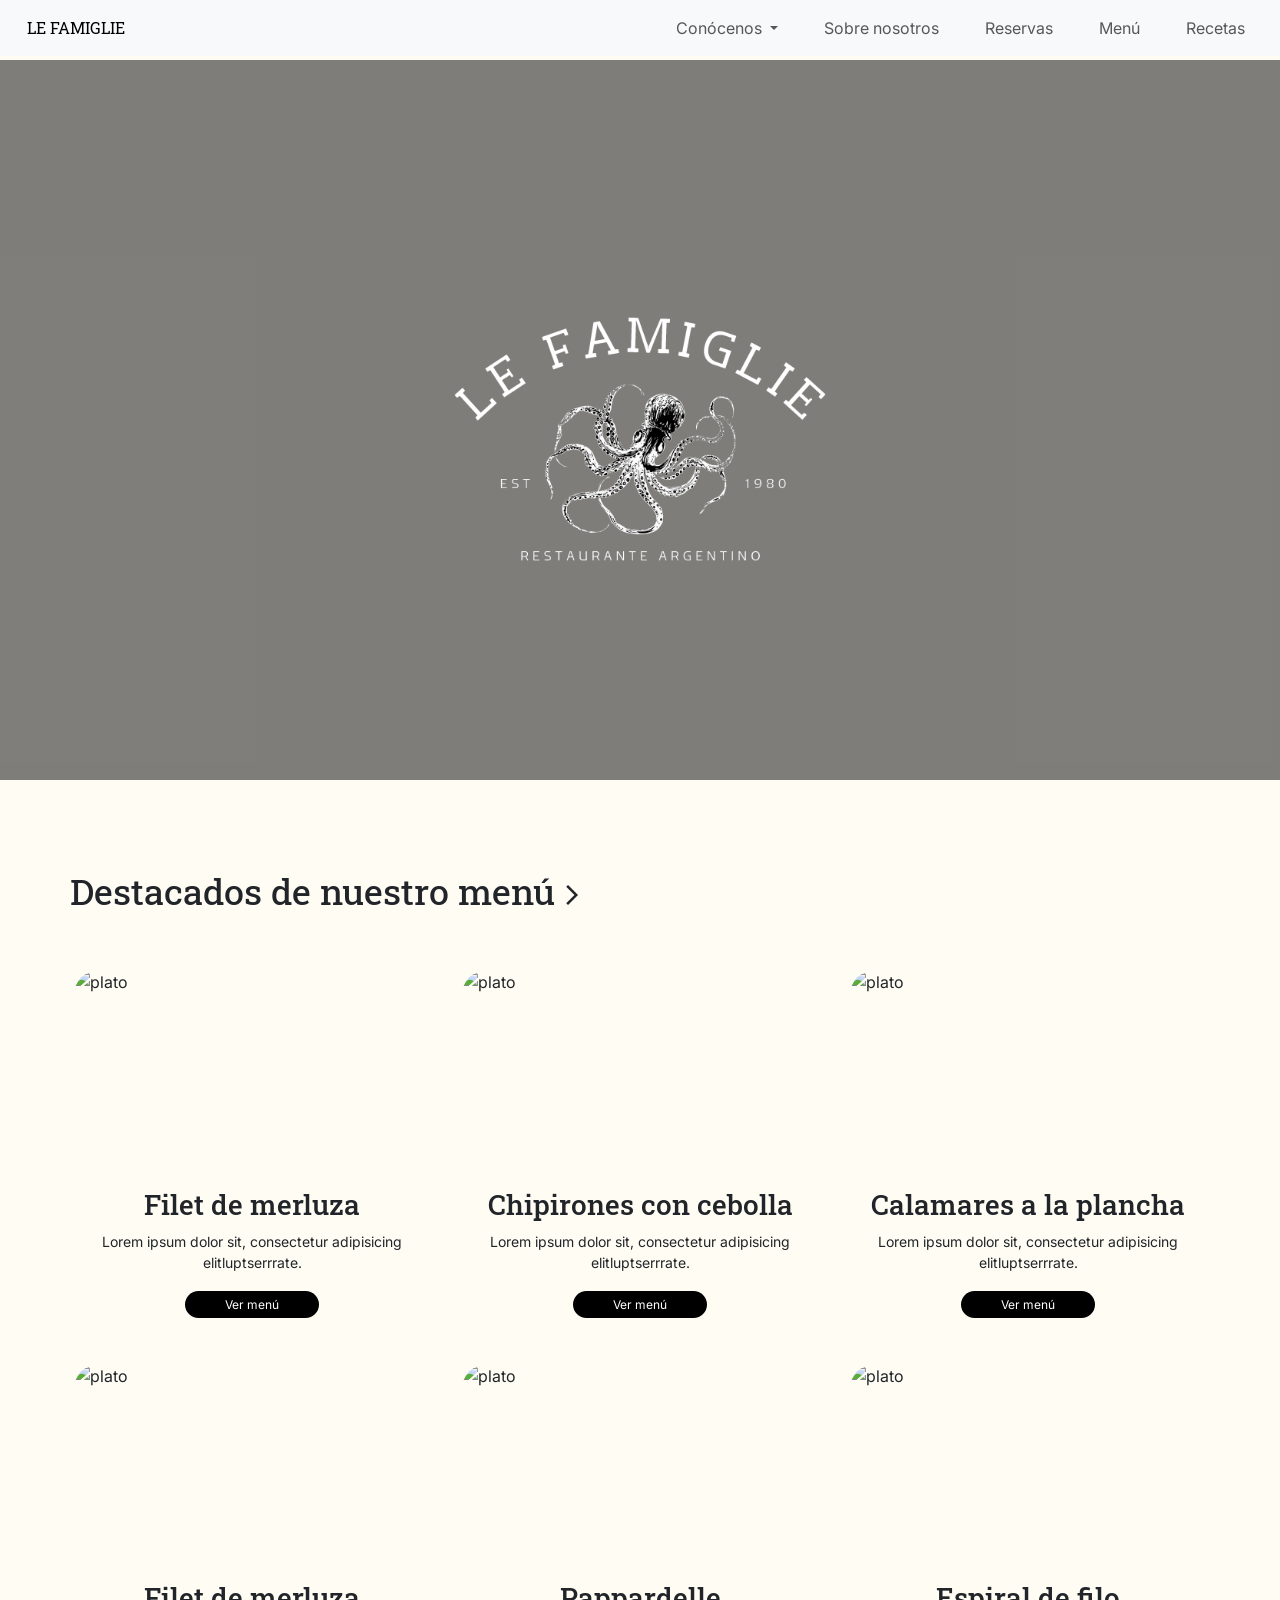
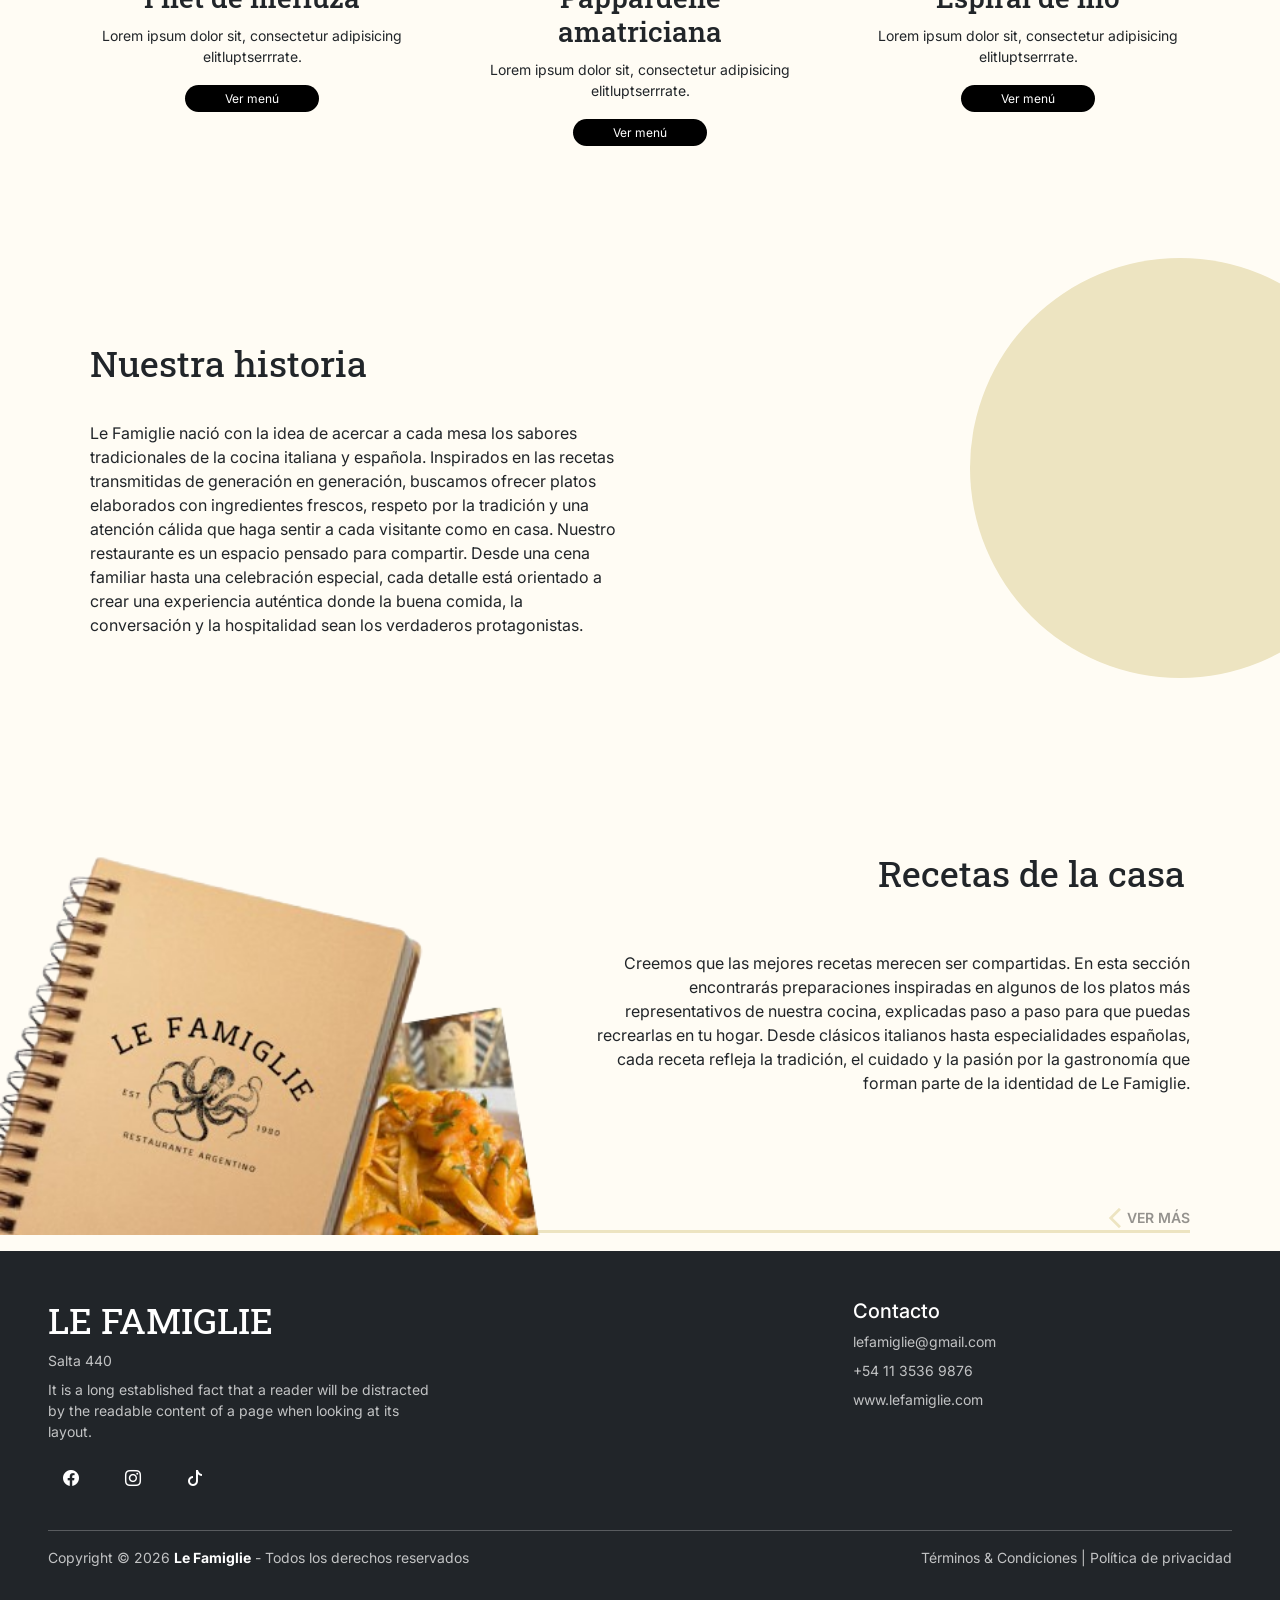
==== commit 48528ffb: "fix: mobile responsive" ====
--- a/index.html
+++ b/index.html
@@ -167,11 +167,11 @@
     <section class="historia" id="nos">
         <div class="historiaContainer">
             <h2>Nuestra historia</h2>
-            <p>Lorem ipsum dolor sit amet consectetur adipisicing elit. Iure cum eius sunt non nostrum obcaecati. Error,
-                delectus fugiat nesciunt autem iste ab veritatis, asperiores assumenda ullam officiis, eum rerum esse.
-                Lorem ipsum dolor, sit amet consectetur adipisicing elit. Quis id, beatae consequuntur nobis unde nam
-                illo odio, dolor corporis aspernatur quas ea perferendis assumenda consequatur eos incidunt reiciendis
-                minima exercitationem!</p>
+            <p>
+    Le Famiglie nació con la idea de acercar a cada mesa los sabores tradicionales de la cocina italiana y española. Inspirados en las recetas transmitidas de generación en generación, buscamos ofrecer platos elaborados con ingredientes frescos, respeto por la tradición y una atención cálida que haga sentir a cada visitante como en casa.
+    
+    Nuestro restaurante es un espacio pensado para compartir. Desde una cena familiar hasta una celebración especial, cada detalle está orientado a crear una experiencia auténtica donde la buena comida, la conversación y la hospitalidad sean los verdaderos protagonistas.
+</p>
     
         </div>
         <div class="historiaImg">
@@ -187,11 +187,11 @@
             <div class="section-head-right">
                 <h2>Recetas de la casa</h2>
             </div>
-            <p>Lorem ipsum dolor sit amet consectetur adipisicing elit. Quasi, consectetur velit mollitia saepe
-                dignissimos at, ab voluptatum facilis quas minus in architecto officia dicta quibusdam ullam voluptates
-                ducimus ea laborum. Lorem, ipsum dolor sit amet consectetur adipisicing elit. Reiciendis placeat error
-                quae incidunt? Asperiores odit, cupiditate velit qui ipsam eos laudantium praesentium nisi beatae
-                commodi fugiat sed dolor delectus reprehenderit?</p>
+            <p>
+    Creemos que las mejores recetas merecen ser compartidas. En esta sección encontrarás preparaciones inspiradas en algunos de los platos más representativos de nuestra cocina, explicadas paso a paso para que puedas recrearlas en tu hogar.
+
+    Desde clásicos italianos hasta especialidades españolas, cada receta refleja la tradición, el cuidado y la pasión por la gastronomía que forman parte de la identidad de Le Famiglie.
+</p>
             <div class="verMasR">
                 <span class="material-symbols-outlined" style="rotate: 180deg;">arrow_forward_ios</span>
                 <a href="recetas.html">VER MÁS</a>
@@ -201,10 +201,8 @@
     <footer class="bg-dark text-white py-5">
         <div class="container-fluid px-5">
 
-            <!-- Parte superior -->
             <div class="row">
 
-                <!-- Información -->
                 <div class="col-lg-8">
                     <h2>LE FAMIGLIE</h2>
 
@@ -222,7 +220,6 @@
                     </div>
                 </div>
 
-                <!-- Contacto -->
                 <div class="col-lg-4 mt-4 mt-lg-0">
                     <h5>Contacto</h5>
 
@@ -233,14 +230,12 @@
 
             </div>
 
-            <!-- Línea -->
             <div class="row mt-4">
                 <div class="col">
                     <hr>
                 </div>
             </div>
 
-            <!-- Parte inferior -->
             <div class="row align-items-center">
 
                 <div class="col-md-6 text-center text-md-start">
--- a/styles.css
+++ b/styles.css
@@ -305,73 +305,6 @@
 }
 
 
-form {
-    display: flex;
-    justify-content: center;
-    width: 80%;
-    padding-top: 2%;
-}
-
-.form-column {
-    display: flex;
-    flex-direction: column;
-    justify-content: center;
-    width: 50%;
-    margin-right: 1%;
-}
-
-.second-inputs {
-    display: flex;
-    justify-content: space-between;
-    width: 100%;
-}
-
-input,
-select {
-    border-radius: 10px;
-    padding: 2%;
-    margin: 1%;
-    border: 1px solid #EDE4C1;
-}
-
-input[type="number"] {
-    width: 64%;
-}
-
-.but {
-    color: white;
-    background-color: #2C2C2C;
-    border: none;
-    padding: 3%;
-}
-
-
-.but:hover {
-    background-color: #2c2c2cda;
-}
-
-.note {
-    border: 1px solid #EDE4C1;
-    background-color: #fff;
-    width: 35%;
-    border-radius: 10px;
-    padding: 3%;
-    height: 200px;
-    margin-top: 1%;
-}
-
-.note p {
-    margin-bottom: 20px;
-    font-size: 14px;
-    height: 80%;
-}
-
-.note label {
-    padding: 0px;
-    font-size: 14px;
-    width: 100%;
-
-}
 
 
 @media (max-width: 768px) {
@@ -445,6 +378,23 @@
 
     .shadowImg {
         display: none;
+    }
+
+    .recetas {
+        flex-direction: column;
+        text-align: center;
+    }
+
+    .recetasImg {
+        width: 60%;
+        max-width: 250px;
+        height: auto;
+        margin-bottom: 20px;
+    }
+
+    .contRecetas {
+        width: 100%;
+        padding: 0 20px;
     }
 }
 
@@ -473,14 +423,7 @@
 
     }
 
-    nav ul li:nth-child(4) {
-        display: none;
-    }
-
-    nav ul li:first-child {
-        display: none;
-    }
-
+    
     .material-symbols-outlined {
         display: block;
     }
@@ -589,6 +532,10 @@
     .verMasR {
         margin-left: 0;
     }
+
+    .tiempo {
+        left: 250px;
+    }
 }
 
 /*RESERVAS*/
@@ -596,14 +543,16 @@
 form {
     display: flex;
     justify-content: center;
-    width: 80%;
+    width: 100% !important;
+    padding-top: 2%;
 }
 
 .form-column {
     display: flex;
     flex-direction: column;
     justify-content: center;
-    width: 50%;
+    width: 100%;
+    margin-right: 1%;
 }
 
 .second-inputs {
@@ -614,17 +563,15 @@
 
 input,
 select {
-    border-radius: 10px;
+    border-radius: 10px !important;
     padding: 2%;
-    margin: 1%;
-    border: 1px solid #EDE4C1;
-}
-
-input[type="number"] {
-    width: 64%;
-}
-
-.btn {
+    margin-bottom: 2%;
+    border: 1px solid #EDE4C1 !important;
+}
+
+
+
+.but {
     color: white;
     background-color: #2C2C2C;
     border: none;
@@ -632,23 +579,11 @@
 }
 
 
-.note {
-    border: 1px solid #EDE4C1;
-    background-color: #fff;
-    width: 35%;
-    border-radius: 10px;
-    padding: 3%;
-
-}
-
-.note p {
-    margin-bottom: 20px;
-
-}
-
-.note label {
-    padding-top: 80px;
-}
+.but:hover {
+    background-color: #2c2c2cda;
+}
+
+
 
 .bigDiv {
     display: flex;
@@ -668,7 +603,8 @@
 /* MENU */
 
 .banner {
-    margin-top: 7%;
+    margin-top: 80px;
+
     padding: 3%;
     background-image: url('https://images.pexels.com/photos/34487028/pexels-photo-34487028.jpeg');
     background-size: cover;
@@ -749,7 +685,7 @@
 }
 
 .guar img {
-    width: 75%;
+    width: 100%;
     position: absolute;
     right: -80px;
     /* la empuja afuera */
@@ -816,12 +752,18 @@
 }
 
 .pill {
-    border: 1px solid #EDE4C1;
-    color: #cfc496;
+    border: 1px solid #d5c790;
+    color: #6b5b1e;
+    background-color: #EDE4C1;
+
 }
 
 .rece h5 {
     font-family: "Roboto Slab", serif;
+}
+
+.rece img{
+    height: 150px;
 }
 
 footer p {
@@ -870,4 +812,46 @@
 
 .dropdown-menu{
     min-width: 320px !important;
-}+}
+
+/* RECETA ELEGIDA */
+
+.recElec {
+    margin-top: 60px;
+}
+
+.recElec .ingre {
+    font-family: "Roboto Slab", serif;
+}
+
+.recElec li {
+    font-size: 14px;
+    color: #000000ba;
+}
+
+.recElec .porc{
+    font-size: 14px;
+    color: #0000009c;
+}
+
+.pasos h3{
+    font-family: "Roboto Slab", serif;
+    font-size: 24px;
+}
+
+.pasos h6{
+    font-weight: 550;
+}
+
+.paso{
+    border-left: 3px solid #b6ac83;
+
+}
+
+
+.recPic{
+    height: 500px;
+    width: 500px !important;
+
+}
+
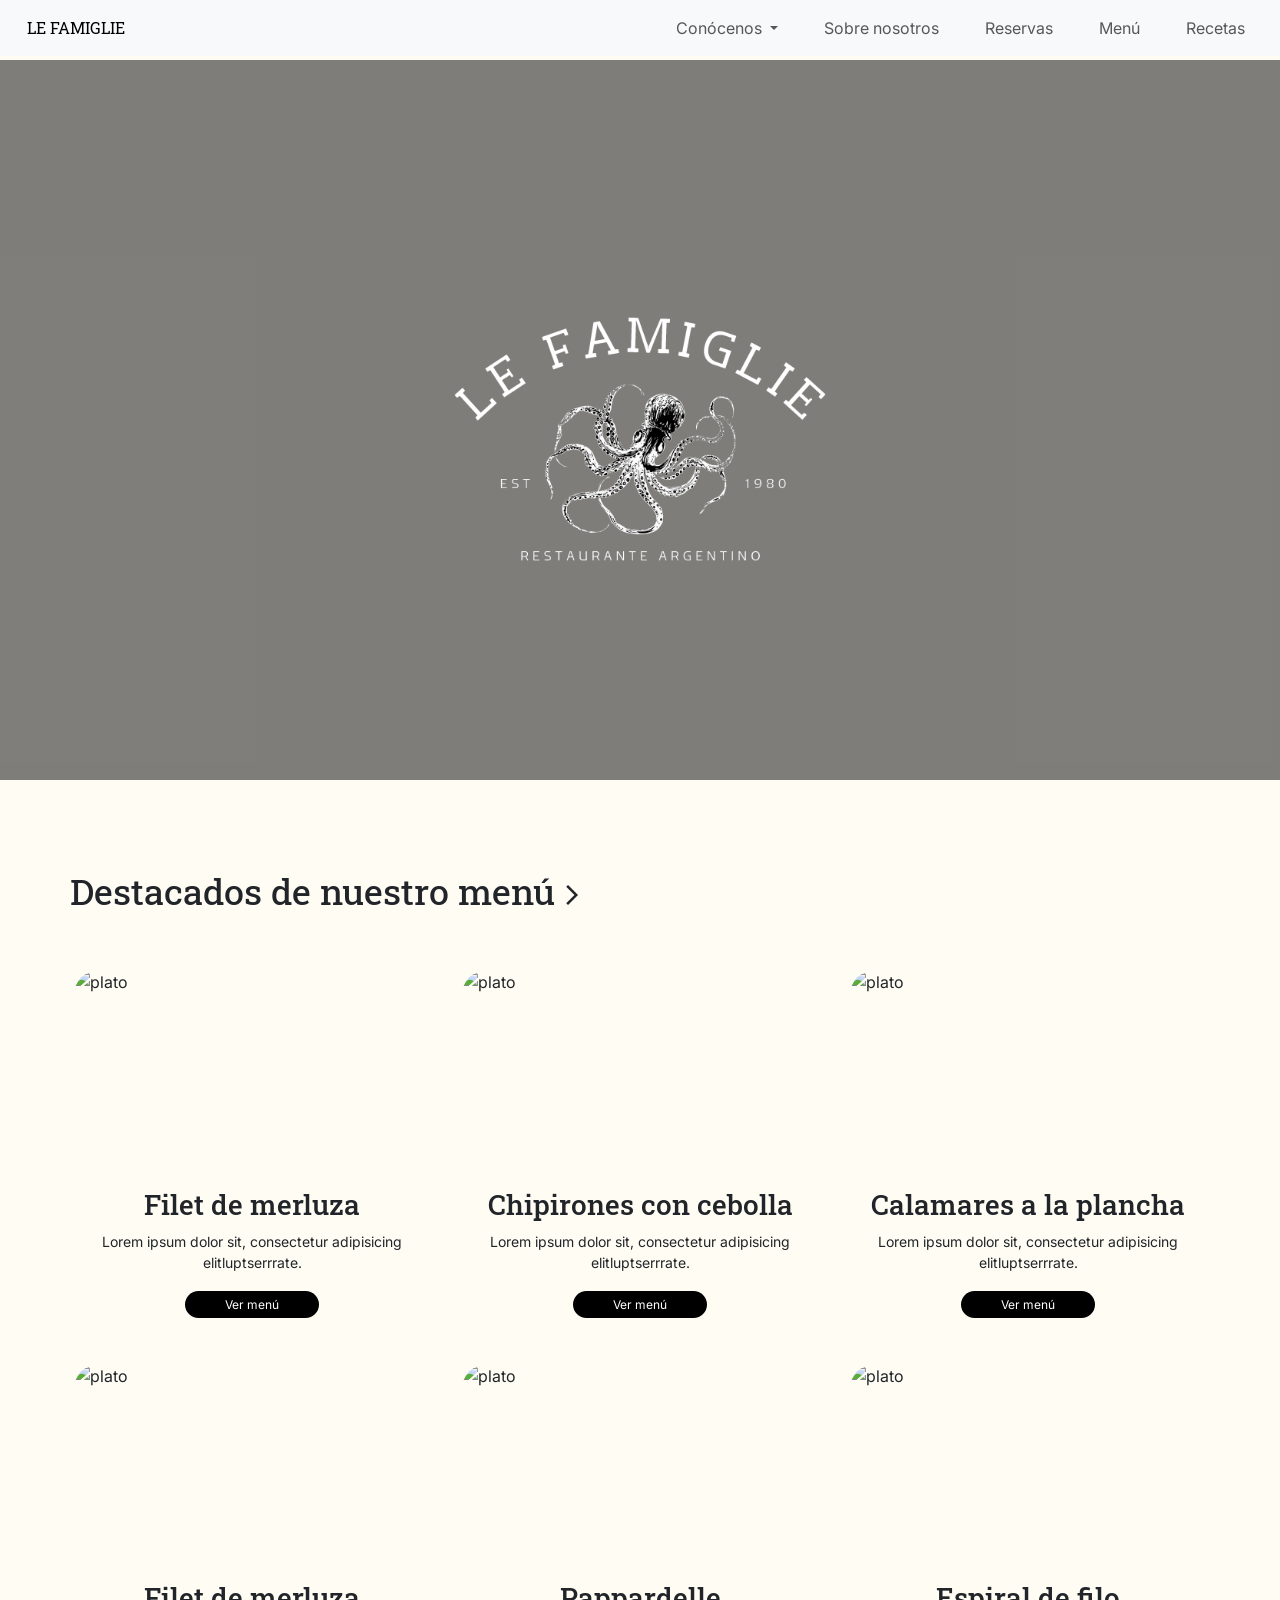
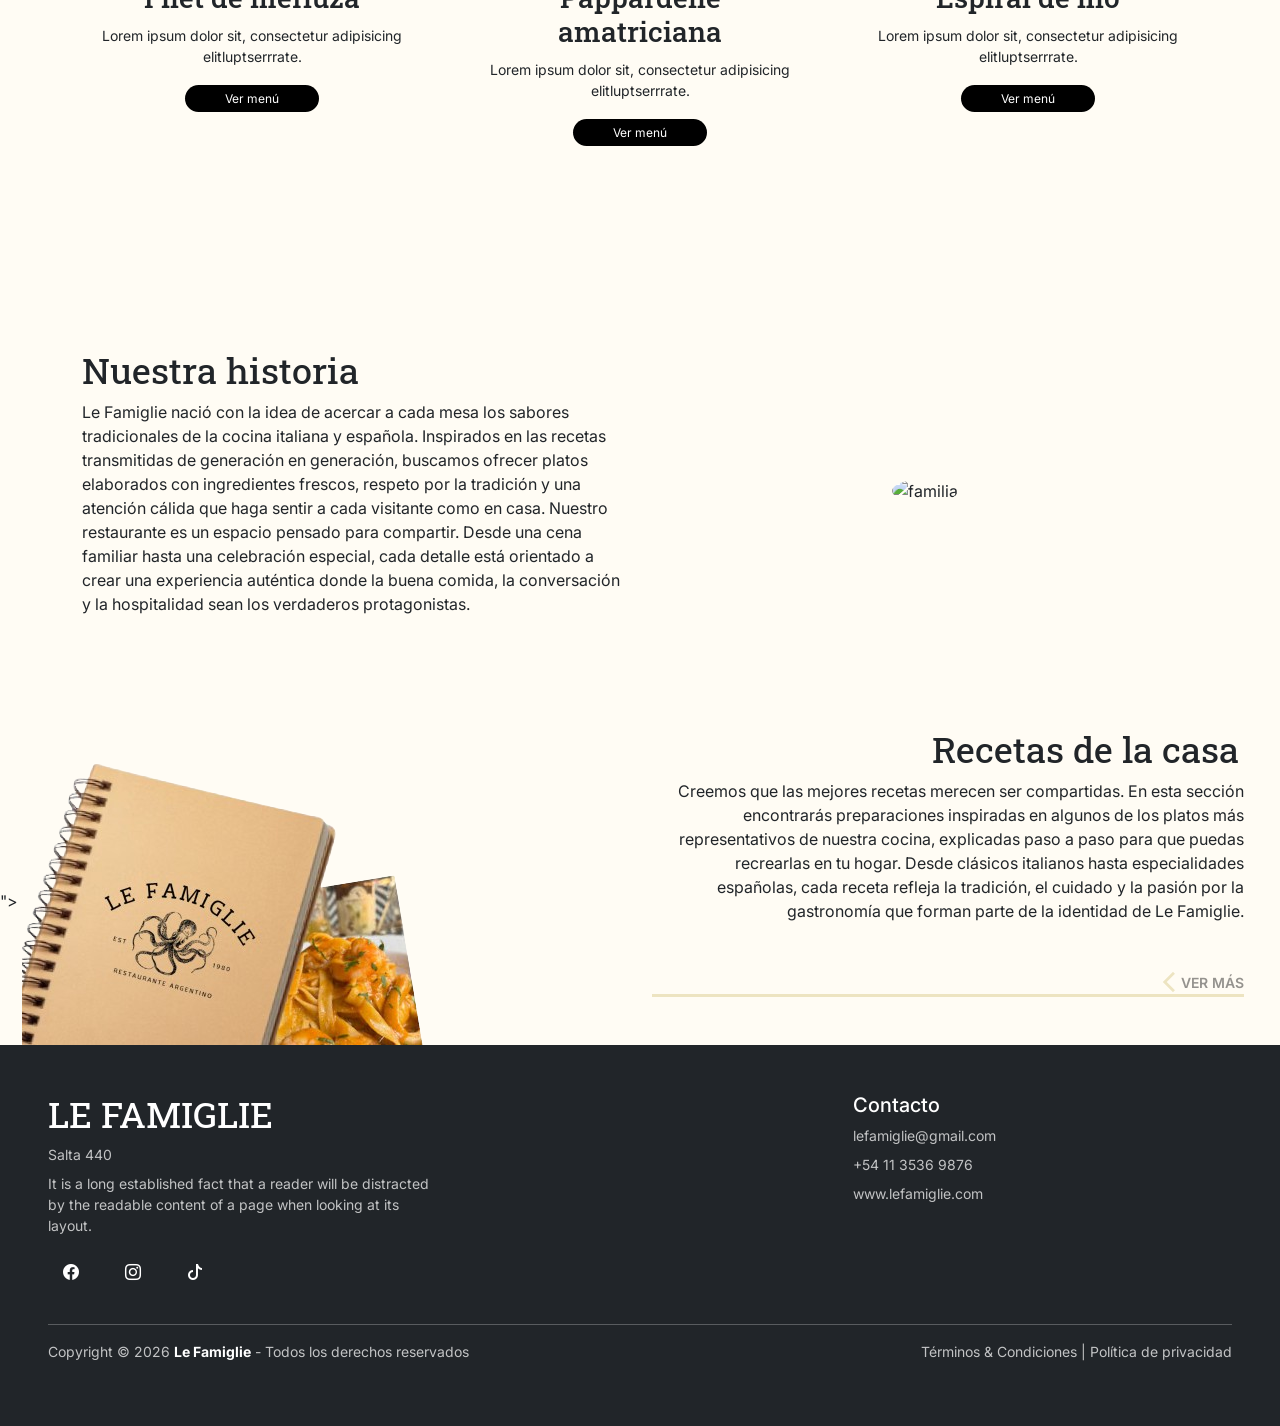
==== commit 32ea898b: "fix: grid index" ====
--- a/index.html
+++ b/index.html
@@ -164,40 +164,60 @@
             </div>
         </div>
     </section>
-    <section class="historia" id="nos">
-        <div class="historiaContainer">
+   <section class=" pt-5">
+
+    <!-- FILA 1 -->
+     <div class="container pt-5 pb-0">
+    <div class="row align-items-center mb-5">
+
+        <!-- Historia -->
+        <div class="col-lg-6">
             <h2>Nuestra historia</h2>
             <p>
-    Le Famiglie nació con la idea de acercar a cada mesa los sabores tradicionales de la cocina italiana y española. Inspirados en las recetas transmitidas de generación en generación, buscamos ofrecer platos elaborados con ingredientes frescos, respeto por la tradición y una atención cálida que haga sentir a cada visitante como en casa.
-    
-    Nuestro restaurante es un espacio pensado para compartir. Desde una cena familiar hasta una celebración especial, cada detalle está orientado a crear una experiencia auténtica donde la buena comida, la conversación y la hospitalidad sean los verdaderos protagonistas.
-</p>
-    
-        </div>
-        <div class="historiaImg">
-            <div class="shadowImg"></div>
+                Le Famiglie nació con la idea de acercar a cada mesa los sabores tradicionales de la cocina italiana y española. Inspirados en las recetas transmitidas de generación en generación, buscamos ofrecer platos elaborados con ingredientes frescos, respeto por la tradición y una atención cálida que haga sentir a cada visitante como en casa.
+
+                Nuestro restaurante es un espacio pensado para compartir. Desde una cena familiar hasta una celebración especial, cada detalle está orientado a crear una experiencia auténtica donde la buena comida, la conversación y la hospitalidad sean los verdaderos protagonistas.
+            </p>
+        </div>
+
+        <!-- Imagen historia -->
+        <div class="col-lg-6 text-center historiaImg">
             <img src="https://www.escapadarural.com/blog/wp-content/uploads/2023/10/21_PueblosMedievales_Siguenza_dudlajzov_AdobeStock_586011157_WP11.webp"
-                alt="familia">
-        </div>
-
-    </section>
-    <section class="recetas">
-        <img src="img/cuaderno.png" alt="Recetas" class="recetasImg">
-        <div class="contRecetas">
-            <div class="section-head-right">
-                <h2>Recetas de la casa</h2>
-            </div>
+                alt="familia" class="img-fluid rounded-circle">
+        </div>
+
+    </div>
+     </div>
+
+    <!-- FILA 2 -->
+    <div class="row align-items-end mb-0">
+
+        <!-- Imagen recetas -->
+        <div class="col-lg-6 text-start order-lg-1 order-2"> ">
+            <img src="img/cuaderno.png" alt="Recetas" class="img-fluid">
+        </div>
+
+        <!-- Texto recetas -->
+        <div class="col-lg-6 pe-5 text-end mt-5 pb-5  order-lg-2 order-1" >
+            <h2>Recetas de la casa</h2>
+
             <p>
-    Creemos que las mejores recetas merecen ser compartidas. En esta sección encontrarás preparaciones inspiradas en algunos de los platos más representativos de nuestra cocina, explicadas paso a paso para que puedas recrearlas en tu hogar.
-
-    Desde clásicos italianos hasta especialidades españolas, cada receta refleja la tradición, el cuidado y la pasión por la gastronomía que forman parte de la identidad de Le Famiglie.
-</p>
+                Creemos que las mejores recetas merecen ser compartidas. En esta sección encontrarás preparaciones inspiradas en algunos de los platos más representativos de nuestra cocina, explicadas paso a paso para que puedas recrearlas en tu hogar.
+
+                Desde clásicos italianos hasta especialidades españolas, cada receta refleja la tradición, el cuidado y la pasión por la gastronomía que forman parte de la identidad de Le Famiglie.
+            </p>
+
             <div class="verMasR">
-                <span class="material-symbols-outlined" style="rotate: 180deg;">arrow_forward_ios</span>
+                <span class="material-symbols-outlined" style="rotate:180deg;">
+                    arrow_forward_ios
+                </span>
                 <a href="recetas.html">VER MÁS</a>
             </div>
         </div>
-    </section>
+
+    </div>
+
+</section>
     <footer class="bg-dark text-white py-5">
         <div class="container-fluid px-5">
 
--- a/styles.css
+++ b/styles.css
@@ -215,19 +215,13 @@
     margin: 0px;
 }
 
-.historiaImg {
-    display: flex;
-    justify-content: end;
-    width: 100%;
-    height: 420px;
-    position: relative;
-}
-
-.historia img {
-    width: 420px;
+
+.historiaImg img {
+    width: 100%;
+    max-width: 430px;
+    aspect-ratio: 1/1;
+    object-fit: cover;
     border-radius: 50%;
-    position: relative;
-
 }
 
 .historiaContainer {
@@ -369,7 +363,6 @@
         width: 100%;
         height: 300px;
         justify-content: center;
-        margin-top: 50%;
     }
 
     .historia img {
@@ -396,6 +389,14 @@
         width: 100%;
         padding: 0 20px;
     }
+
+    .banner {
+    margin-top: 100px;
+    padding-right: 3%;
+    padding-left: 3%;
+
+}
+    
 }
 
 /* RESPONSIVE MOBILE */
@@ -497,7 +498,7 @@
     .historiaImg {
         width: 100%;
         justify-content: center;
-        margin-top: 75%;
+        margin-top: 5%;
     }
 
     .historia img {
@@ -603,7 +604,6 @@
 /* MENU */
 
 .banner {
-    margin-top: 80px;
 
     padding: 3%;
     background-image: url('https://images.pexels.com/photos/34487028/pexels-photo-34487028.jpeg');
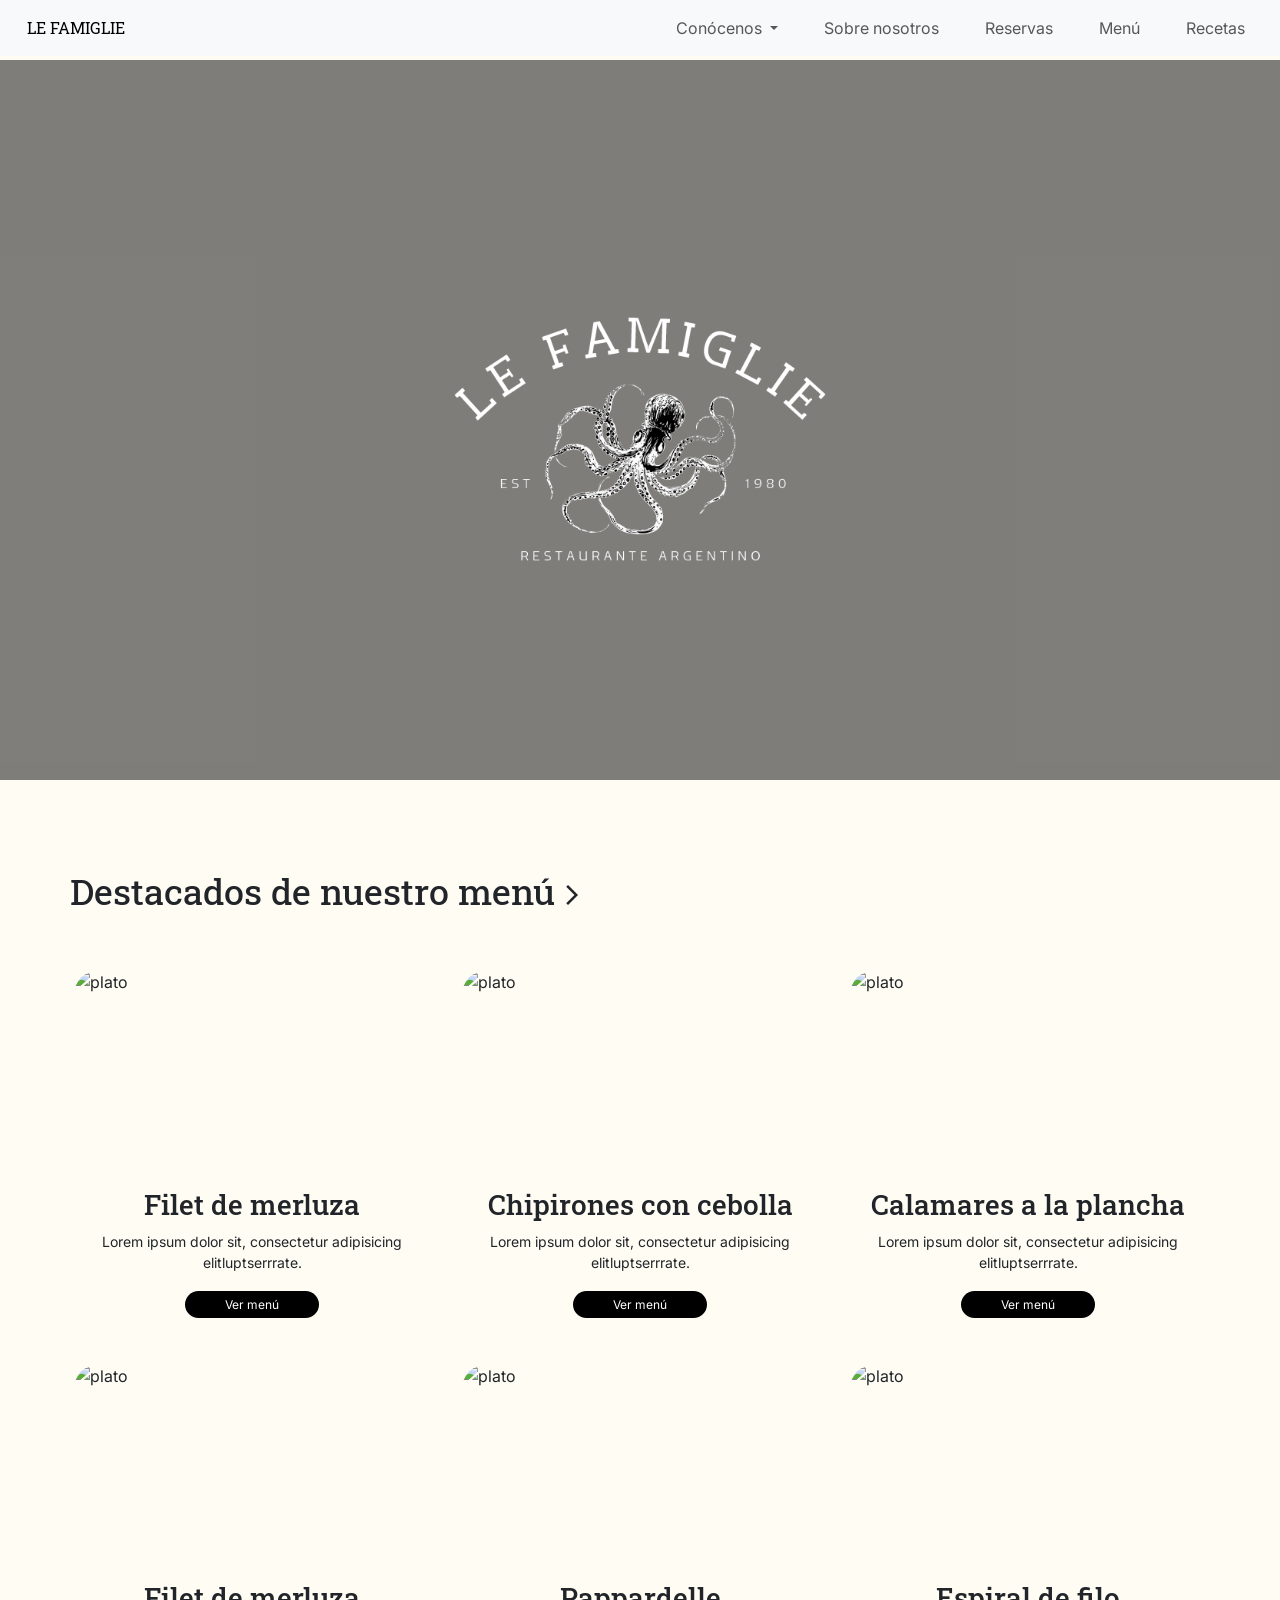
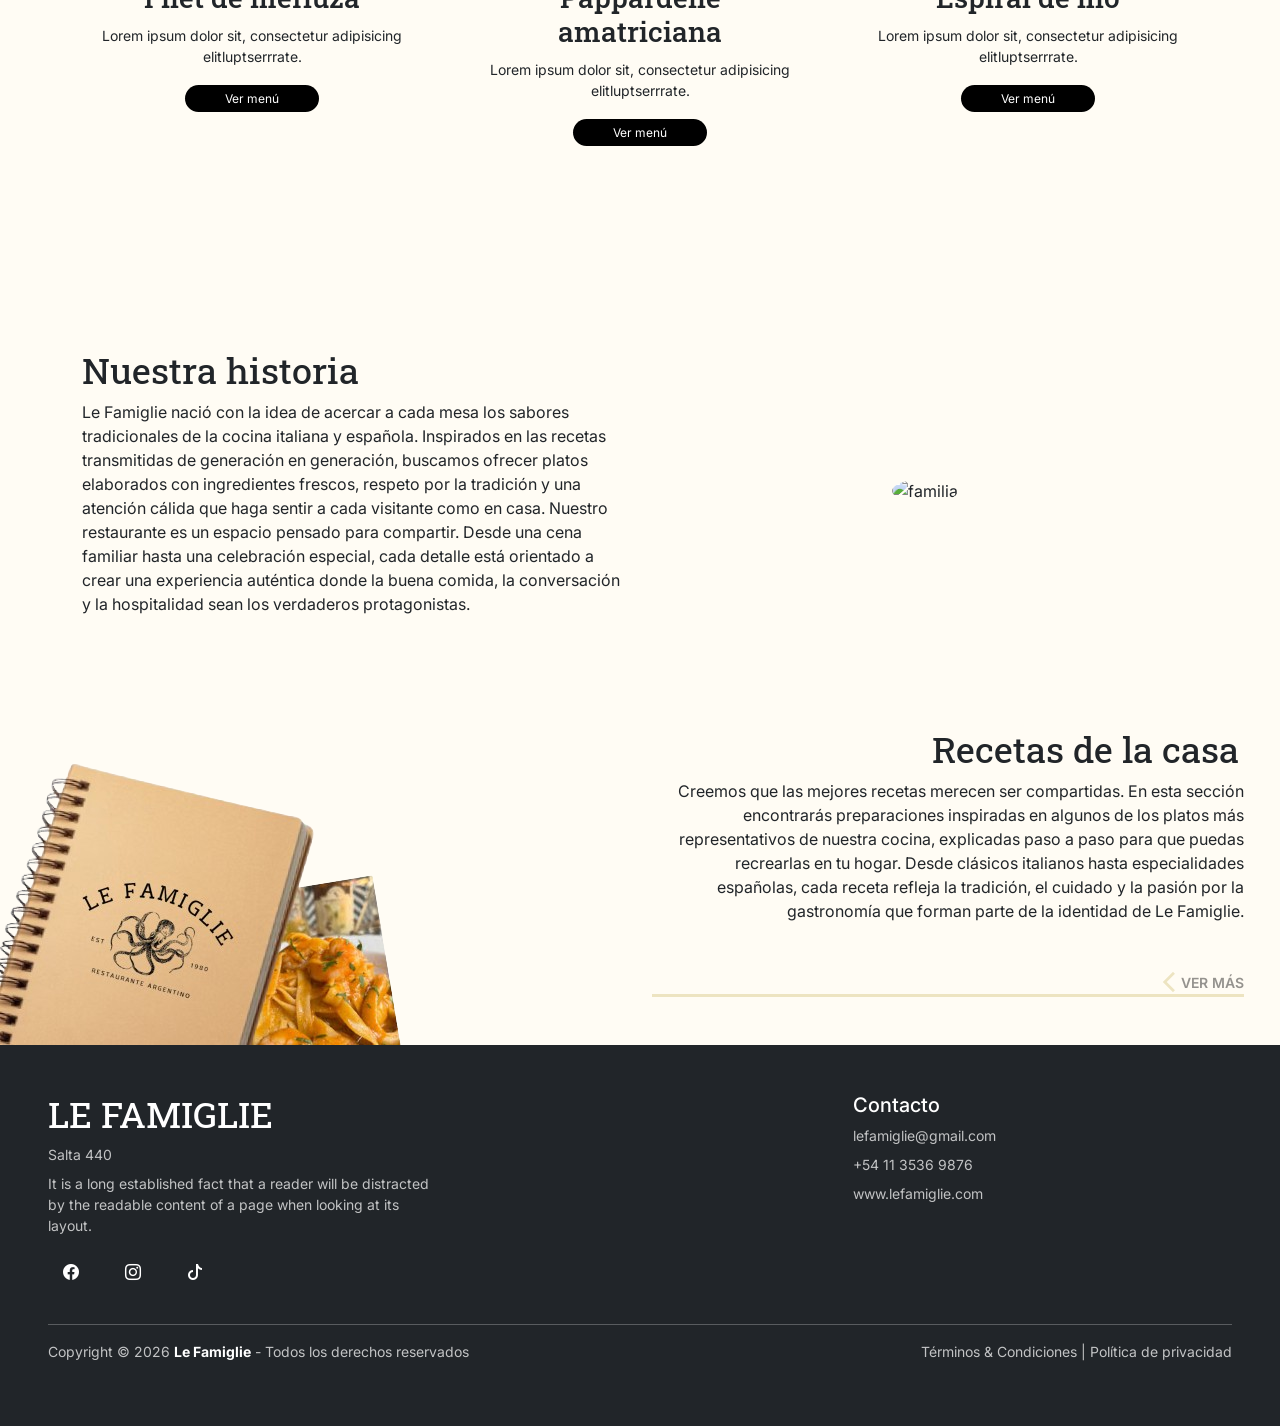
==== commit ede87287: "fix: responsive guarniciones" ====
--- a/index.html
+++ b/index.html
@@ -166,11 +166,9 @@
     </section>
    <section class=" pt-5">
 
-    <!-- FILA 1 -->
      <div class="container pt-5 pb-0">
     <div class="row align-items-center mb-5">
 
-        <!-- Historia -->
         <div class="col-lg-6">
             <h2>Nuestra historia</h2>
             <p>
@@ -180,7 +178,6 @@
             </p>
         </div>
 
-        <!-- Imagen historia -->
         <div class="col-lg-6 text-center historiaImg">
             <img src="https://www.escapadarural.com/blog/wp-content/uploads/2023/10/21_PueblosMedievales_Siguenza_dudlajzov_AdobeStock_586011157_WP11.webp"
                 alt="familia" class="img-fluid rounded-circle">
@@ -189,15 +186,12 @@
     </div>
      </div>
 
-    <!-- FILA 2 -->
     <div class="row align-items-end mb-0">
 
-        <!-- Imagen recetas -->
-        <div class="col-lg-6 text-start order-lg-1 order-2"> ">
+        <div class="col-lg-6 text-start order-lg-1 order-2"> 
             <img src="img/cuaderno.png" alt="Recetas" class="img-fluid">
         </div>
 
-        <!-- Texto recetas -->
         <div class="col-lg-6 pe-5 text-end mt-5 pb-5  order-lg-2 order-1" >
             <h2>Recetas de la casa</h2>
 
--- a/styles.css
+++ b/styles.css
@@ -611,6 +611,8 @@
     background-repeat: no-repeat;
     position: relative;
     overflow: hidden;
+    margin-top: 80px;
+
 }
 
 .banner::before {
@@ -685,7 +687,7 @@
 }
 
 .guar img {
-    width: 100%;
+    width: 70%;
     position: absolute;
     right: -80px;
     /* la empuja afuera */
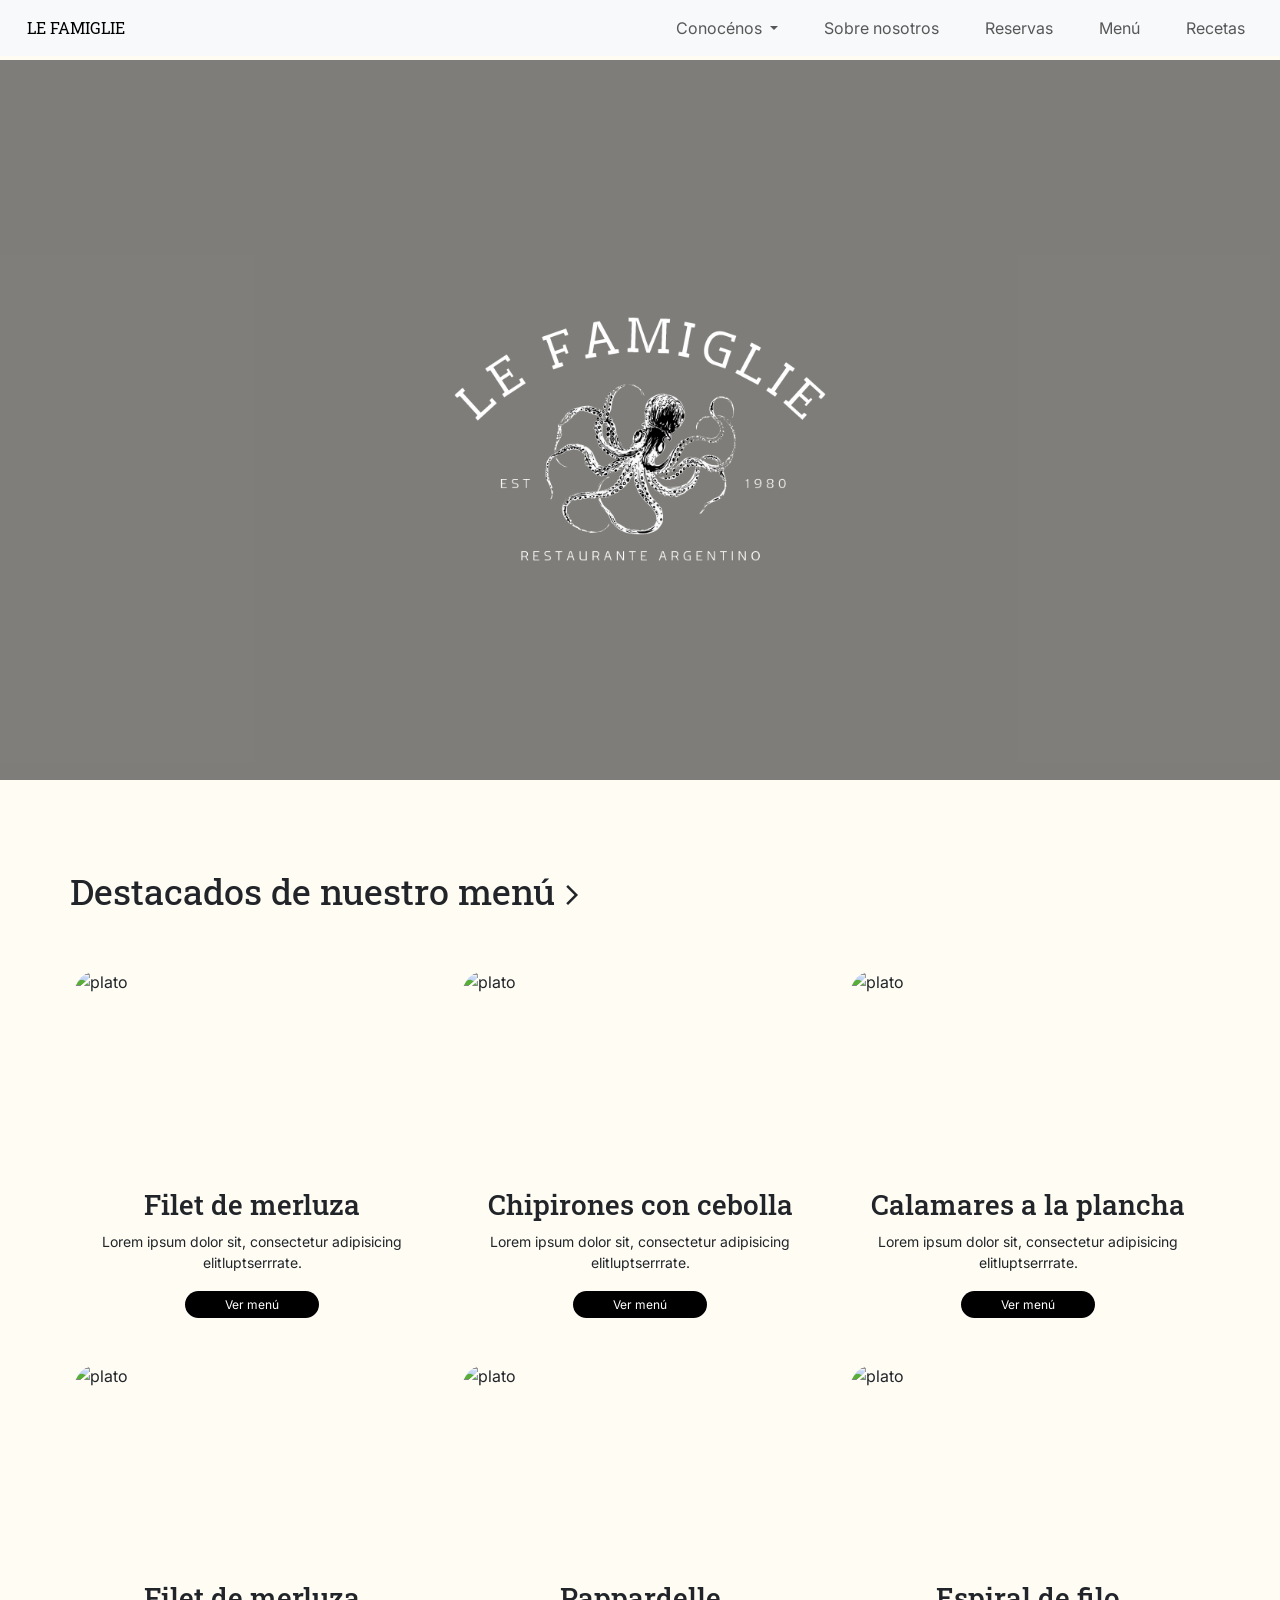
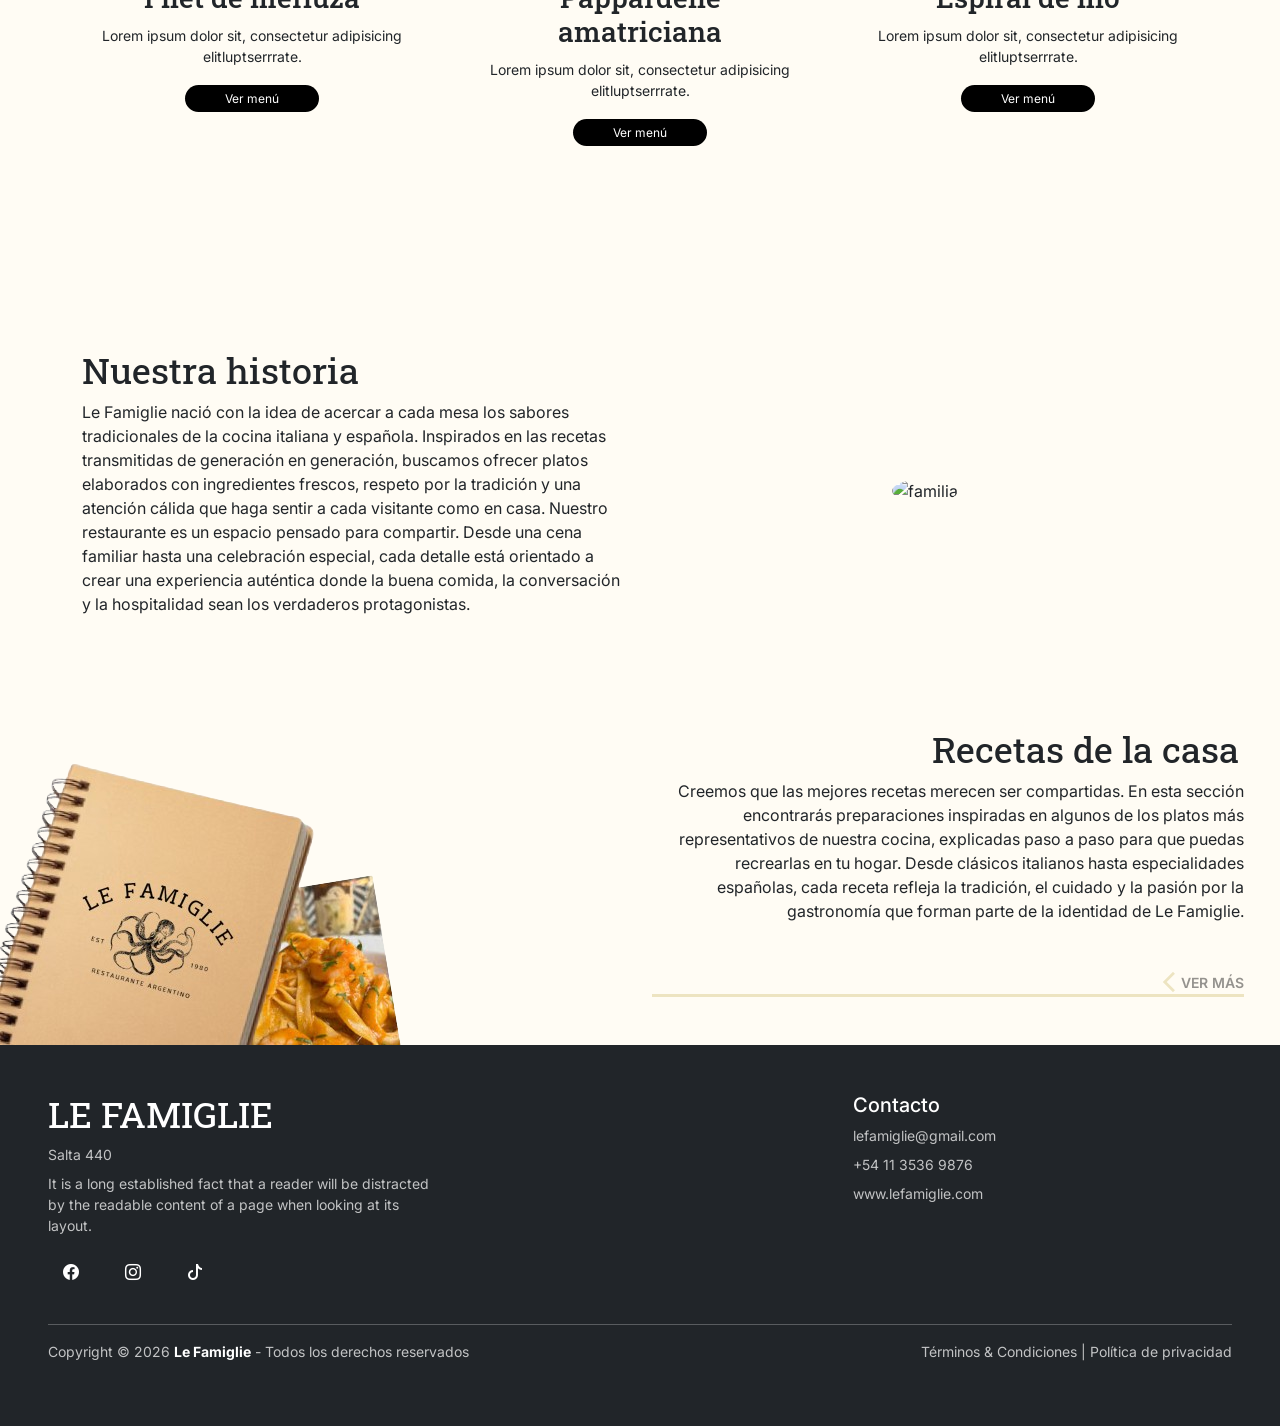
==== commit 41b19790: "fix: banner margin" ====
--- a/index.html
+++ b/index.html
@@ -31,7 +31,7 @@
                     <li class="nav-item dropdown">
                         <a class="nav-link dropdown-toggle" href="#" role="button" data-bs-toggle="dropdown"
                             aria-expanded="false">
-                            Conócenos
+                            Conocénos
                         </a>
                         <ul class="dropdown-menu">
                             <li>
--- a/styles.css
+++ b/styles.css
@@ -391,12 +391,13 @@
     }
 
     .banner {
-    margin-top: 100px;
-    padding-right: 3%;
-    padding-left: 3%;
-
-}
-    
+        margin-top:50%;
+        padding-right: 3%;
+        padding-left: 3%;
+        margin:3%
+
+    }
+
 }
 
 /* RESPONSIVE MOBILE */
@@ -424,7 +425,7 @@
 
     }
 
-    
+
     .material-symbols-outlined {
         display: block;
     }
@@ -611,7 +612,7 @@
     background-repeat: no-repeat;
     position: relative;
     overflow: hidden;
-    margin-top: 80px;
+    margin-top: 100px;
 
 }
 
@@ -764,7 +765,7 @@
     font-family: "Roboto Slab", serif;
 }
 
-.rece img{
+.rece img {
     height: 150px;
 }
 
@@ -777,21 +778,21 @@
 .mapouter {
     position: relative;
     text-align: right;
-     width: 220px;
-     height:150px;
-}
-
-.gmap_canvas iframe{
+    width: 220px;
+    height: 150px;
+}
+
+.gmap_canvas iframe {
     width: 100%;
     height: 100%;
     border: 0;
 }
 
 .gmap_canvas {
-    overflow:hidden;
-    background:none!important;
-    width:270px;
-    height:150px;
+    overflow: hidden;
+    background: none !important;
+    width: 270px;
+    height: 150px;
 }
 
 .gmap_canvas iframe {
@@ -812,7 +813,7 @@
     display: none !important;
 }
 
-.dropdown-menu{
+.dropdown-menu {
     min-width: 320px !important;
 }
 
@@ -831,29 +832,28 @@
     color: #000000ba;
 }
 
-.recElec .porc{
+.recElec .porc {
     font-size: 14px;
     color: #0000009c;
 }
 
-.pasos h3{
+.pasos h3 {
     font-family: "Roboto Slab", serif;
     font-size: 24px;
 }
 
-.pasos h6{
+.pasos h6 {
     font-weight: 550;
 }
 
-.paso{
+.paso {
     border-left: 3px solid #b6ac83;
 
 }
 
 
-.recPic{
+.recPic {
     height: 500px;
     width: 500px !important;
 
-}
-
+}
